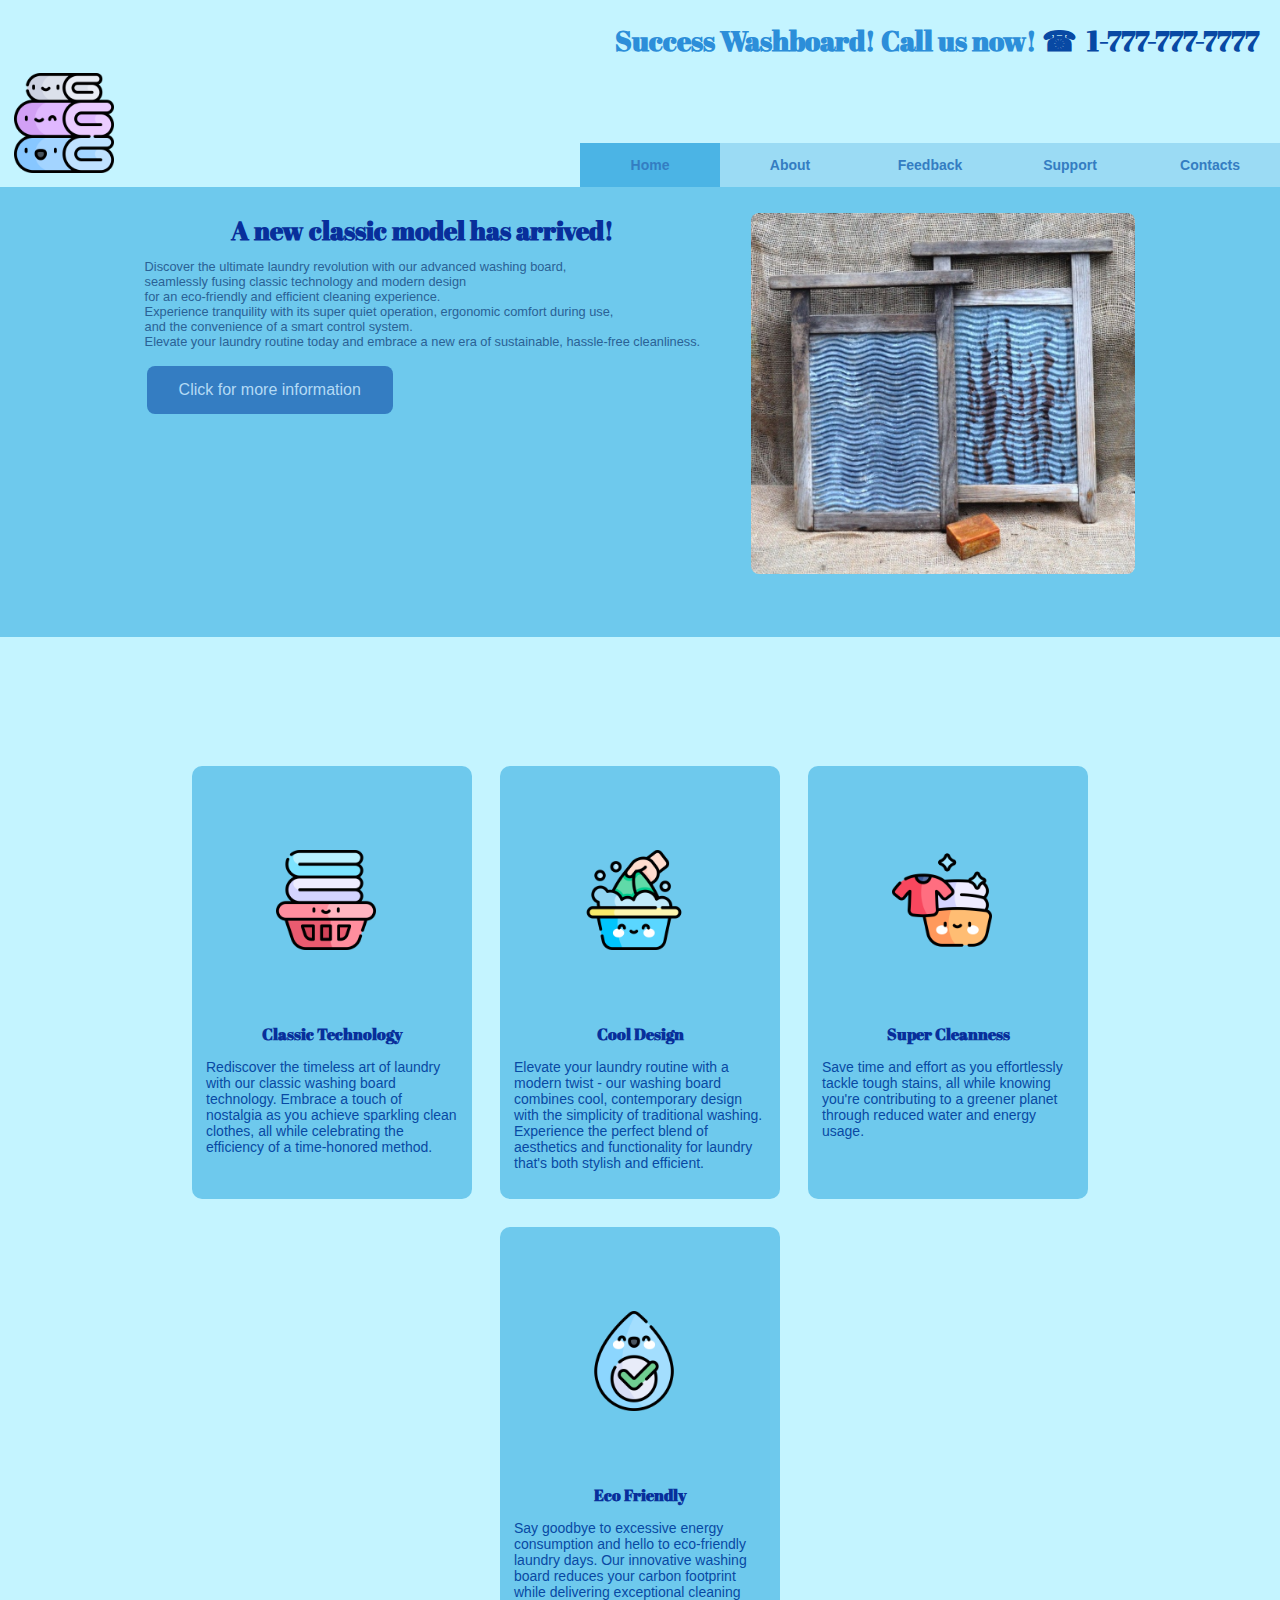
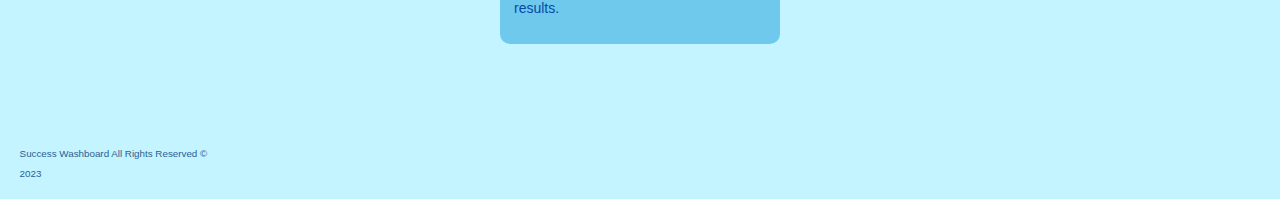
==== index.html @ c874be79 "Initial commit" ====
<!DOCTYPE html>
<html lang="en">

<head>
    <meta charset="UTF-8">
    <title>Success Washboard</title>
    <meta name="description" content="Success Washboard">
    <meta name="author" content="Anna Savitskaya">
    <meta name="viewport" content="width=device-width, initial-scale=1.0">
    <link rel="stylesheet" href="assets/css/style.css">
    <link rel="icon" type="image/x-icon" href="assets/img/favicon.ico">
    <script src="script.js" defer></script>
    <link rel="stylesheet" href="https://fonts.googleapis.com/css?family=Abril%20Fatface">

</head>

<body>
    <header>
        <h1>Success Washboard! Call us now! <a href="tel:1-777-777-7777">1-777-777-7777</a></h1>
    </header>
    <nav id="nav_menu">
        <img src="assets/img/logo.png" alt="Logo" width="100" height="100">
        <ul>
            <li><a href="index.html" class="current">Home</a></li>
            <li><a href="about.html">About</a></li>
            <li><a href="feedback.html">Feedback</a></li>
            <li><a href="support.html">Support</a></li>
            <li><a href="contacts.html">Contacts</a></li>
        </ul>
    </nav>
    <main class="hero">
        <section>
            <h2>A new classic model has arrived!</h2>
            <p>Discover the ultimate laundry revolution with our advanced washing board, <br>
                seamlessly fusing classic technology and modern design <br>
                for an eco-friendly and efficient cleaning experience. <br>
                Experience tranquility with its super quiet operation, ergonomic comfort during use, <br>
                and the convenience of a smart control system. <br>
                Elevate your laundry routine today and embrace a new era of sustainable, hassle-free cleanliness.
            <p><a class="button" href="#features">Click for more information</a></p>
        </section>
        <figure><img src="assets/img/product.jpg" alt="Washboard" width="400">
        </figure>
    </main>

    <div id="features" class="box">
        <div class="item item1">
            <a href="https://en.wikipedia.org/wiki/Antiquity">
                <img class=utility_pic src="assets/img/basket.png" alt="laundry basket" width="100">
                <h3>Classic Technology</h3>
                <p>Rediscover the timeless art of laundry with our classic washing board technology. Embrace a touch
                    of nostalgia as you achieve sparkling clean clothes, all while celebrating the efficiency of a
                    time-honored method.</p>
            </a>
        </div>
        <div class="item item2">
            <a href="https://en.wikipedia.org/wiki/Aesthetics">
                <img class=utility_pic src="assets/img/handwash.png" alt="handwash" width="100">
                <h3>Cool Design</h3>
                <p>Elevate your laundry routine with a modern twist - our washing board combines cool, contemporary
                    design with the simplicity of traditional washing.
                    Experience the perfect blend of aesthetics and functionality for laundry that's both stylish and
                    efficient.</p>
            </a>
        </div>
        <div class="item item3">
            <a href="https://en.wikipedia.org/wiki/Time_management">
                <img class=utility_pic src="assets/img/clothes.png" alt="clothes" width="100">
                <h3>Super Cleanness</h3>
                <p>Save time and effort as you effortlessly tackle tough stains, all while
                    knowing you're contributing to a greener planet through reduced water and energy usage.</p>
            </a>
        </div>
        <div class="item item4">
            <a href="https://en.wikipedia.org/wiki/Ecology">
                <img class=utility_pic src="assets/img/eco.png" alt="clean water drop" width="100">
                <h3>Eco Friendly</h3>
                <p>Say goodbye to excessive energy consumption
                    and hello to eco-friendly laundry days. Our innovative washing
                    board reduces your carbon footprint while delivering exceptional cleaning results.</p>
            </a>
        </div>
    </div>
</body>
<footer>
    <p>Success Washboard All Rights Reserved &copy; </p>
    <p>2023</p>
    <p id="lastVisit"></p>
</footer>

</html>
---- assets/css/style.css ----
* {
    margin: 0;
    padding: 0;
    box-sizing: border-box;
}

header {
    margin: 1.5em;
}

header h1 {
    float: right;
    color: rgb(44, 142, 217);
}

body {
    font-family: Verdana, Arial, Helvetica, sans-serif;
    font-size: 87.5%;
    background-color: rgb(196, 244, 255);
}

main {
    background-color: rgb(110, 201, 237);
    height: 50vh;
    color: rgb(42, 97, 149);
}

section,
figure {
    margin: 2em;
    font-size: 1vmax;
}

footer {
    flex-basis: 100%;
    margin: 2em;
    font-family: 'Quantico', sans-serif;
    font-size: .7em;
    color: rgb(42, 97, 149);
}

.hero {
    display: flex;
    justify-content: center;
}

a {
    color: rgb(52, 125, 194);
}

a:hover {
    color: rgb(80, 182, 255);
}

a[href^="tel:"]:before {
    content: "\260e";
    margin-right: 10px;
}

a {
    color: #0849a4;
    text-decoration: none;
}

.hero .button {
    border: none;
    color: rgb(179, 218, 245);
    background-color: rgb(52, 125, 194);
    padding: 15px 32px;
    text-align: center;
    text-decoration: none;
    display: inline-block;
    font-size: 16px;
    margin: 4px 2px;
    cursor: pointer;
    border-radius: 8px;
}

.button:hover,
.button:focus {
    background-color: rgb(69, 203, 226);
}

figure img {
    width: 30vw;
    max-width: 45vh;
    border-radius: 8px;
}

nav {
    display: flex;
    width: 100%;
    justify-content: space-between;
}

nav>img {
    margin: 1em;
}

#nav_menu ul li {
    float: left;
}

#nav_menu ul li a {
    text-align: center;
    display: block;
    width: 10em;
    padding: 1em 0;
    text-decoration: none;
    background-color: rgb(155, 219, 244);
    color: rgb(52, 125, 194);
    font-weight: bold;
}

#nav_menu ul li a:hover,
#nav_menu ul li a:focus {
    background-color: rgb(96, 219, 244);
}

#nav_menu ul li a.current {
    background-color: rgb(75, 180, 229);
}

#nav_menu ul {
    list-style: none;
    position: relative;
}

.hero h2 {
    font-family: "Abril Fatface", serif;
}

.box {
    padding: 5em;
    margin: 5vh auto 0;
    display: flex;
    flex-flow: row wrap;
    justify-content: center;
}

.customers {
    display: flex;
    flex-flow: row wrap;
    justify-content: center;
}

.customers .item h3 {
    justify-content: center;
}

.item {
    background-color: rgb(110, 201, 237);
    margin: 1em;
    padding: 1em;
    color: rgb(28, 105, 177);
    max-width: 20em;
    border-radius: 10px;
}

.item i {
    margin: 1em 2.5em;
}

.customer_pic {
    border-radius: 64px;
    margin: auto;
    display: block;
}


img~ul {
    align-self: flex-end;

}

.utility_pic {
    margin: 5em;
}

p {
    margin-top: 1em;
    margin-bottom: 1em;
}

h1 {
    color: rgb(52, 125, 194);
    font-family: "Abril Fatface", serif;
}

#features h3 {
    text-align: center;
    font-family: "Abril Fatface", serif;
}

.review_title {
    font-family: "Abril Fatface", serif;
    padding: 1em;
}

.customers img+h3 {
    font-family: "Abril Fatface", serif;
    margin: 1em;
}

h2 {
    font-size: 2vmax;
    color: rgb(8, 47, 155);
    text-align: center;
    font-family: "Abril Fatface", serif;
}

h3 {
    color: rgb(8, 47, 155);
    text-align: center;
}

h4 {
    text-align: center;
}

form div .formButton {
    color: black;
    background-color: rgb(113, 169, 219);
    text-align: center;
    text-decoration: none;
    font-size: 1em;
    cursor: pointer;
    border-radius: 8px;
    padding: 3px;
}

.formButton:hover,
.formButton:focus {
    background-color: rgb(36, 163, 222);
}

#application form {
    width: 90vw;
    justify-content: center;
    display: grid;
    grid-gap: 1em;
    grid-template-rows: auto;
    grid-template-columns: 10em 20em 10em 20em;
}

#application form label,
#application form span {
    justify-self: end;
}

#application h2 {
    font-size: 2em;
    text-align: left;
    margin-left: 15em;
    margin-bottom: 2em;
}

form textarea {
    grid-column-start: 2;
    grid-column-end: 5;
}

.gridFullWidth {
    grid-column-start: 2;
    grid-column-end: 5;
}

.gridWidth {
    grid-column-start: 2;
    grid-column-end: 5;
}

.flexItem {
    padding: 1.5em;
}

iframe {
    margin-top: 2em;
}

.carousel {
    width: 60vw;
    height: 60vh;
    position: relative;
    margin: 4em;
}

.carousel>ul {
    margin: 0;
    padding: 0;
    list-style: none;
}

.slide {
    position: absolute;
    inset: 0;
    opacity: 0;
    transition: 200ms opacity ease-in-out;
    transition-delay: 200ms;
}

.slide>img {
    display: block;
    width: 100%;
    height: 100%;
    object-fit: cover;
    object-position: center;
}

.slide[data-active] {
    opacity: 1;
    z-index: 1;
    transition-delay: 0ms;
}

.carousel-button {
    position: absolute;
    z-index: 2;
    background: none;
    border: none;
    font-size: 4rem;
    top: 50%;
    transform: translateY(-50%);
    color: rgba(106, 222, 251, 0.5);
    cursor: pointer;
    border-radius: .25rem;
    padding: 0 .5rem;
    background-color: rgba(0, 0, 0, .1);
}

.carousel-button:hover,
.carousel-button:focus {
    color: white;
    background-color: rgba(0, 0, 0, .2);
}

.carousel-button:focus {
    outline: 1px solid rgb(0, 0, 0);
}

.carousel-button.prev {
    left: 1rem;
}

.carousel-button.next {
    right: 1rem;
}
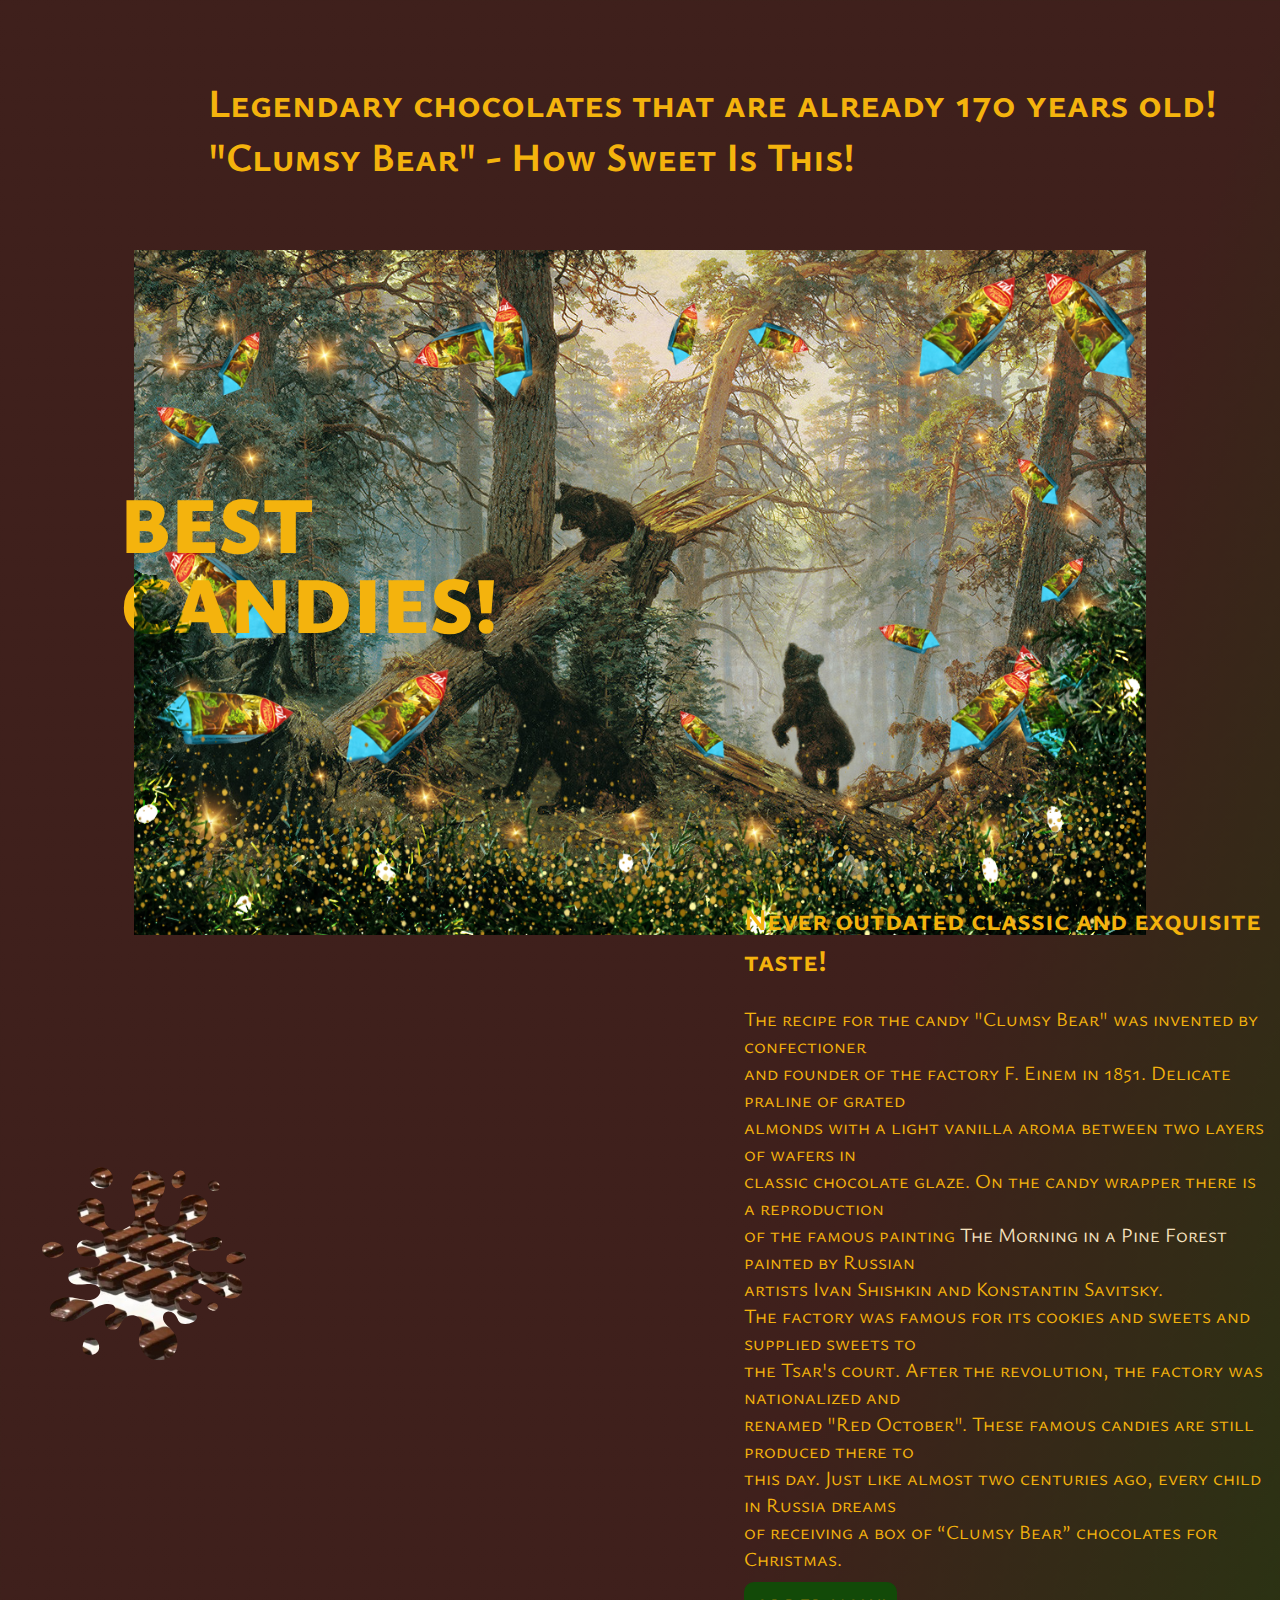
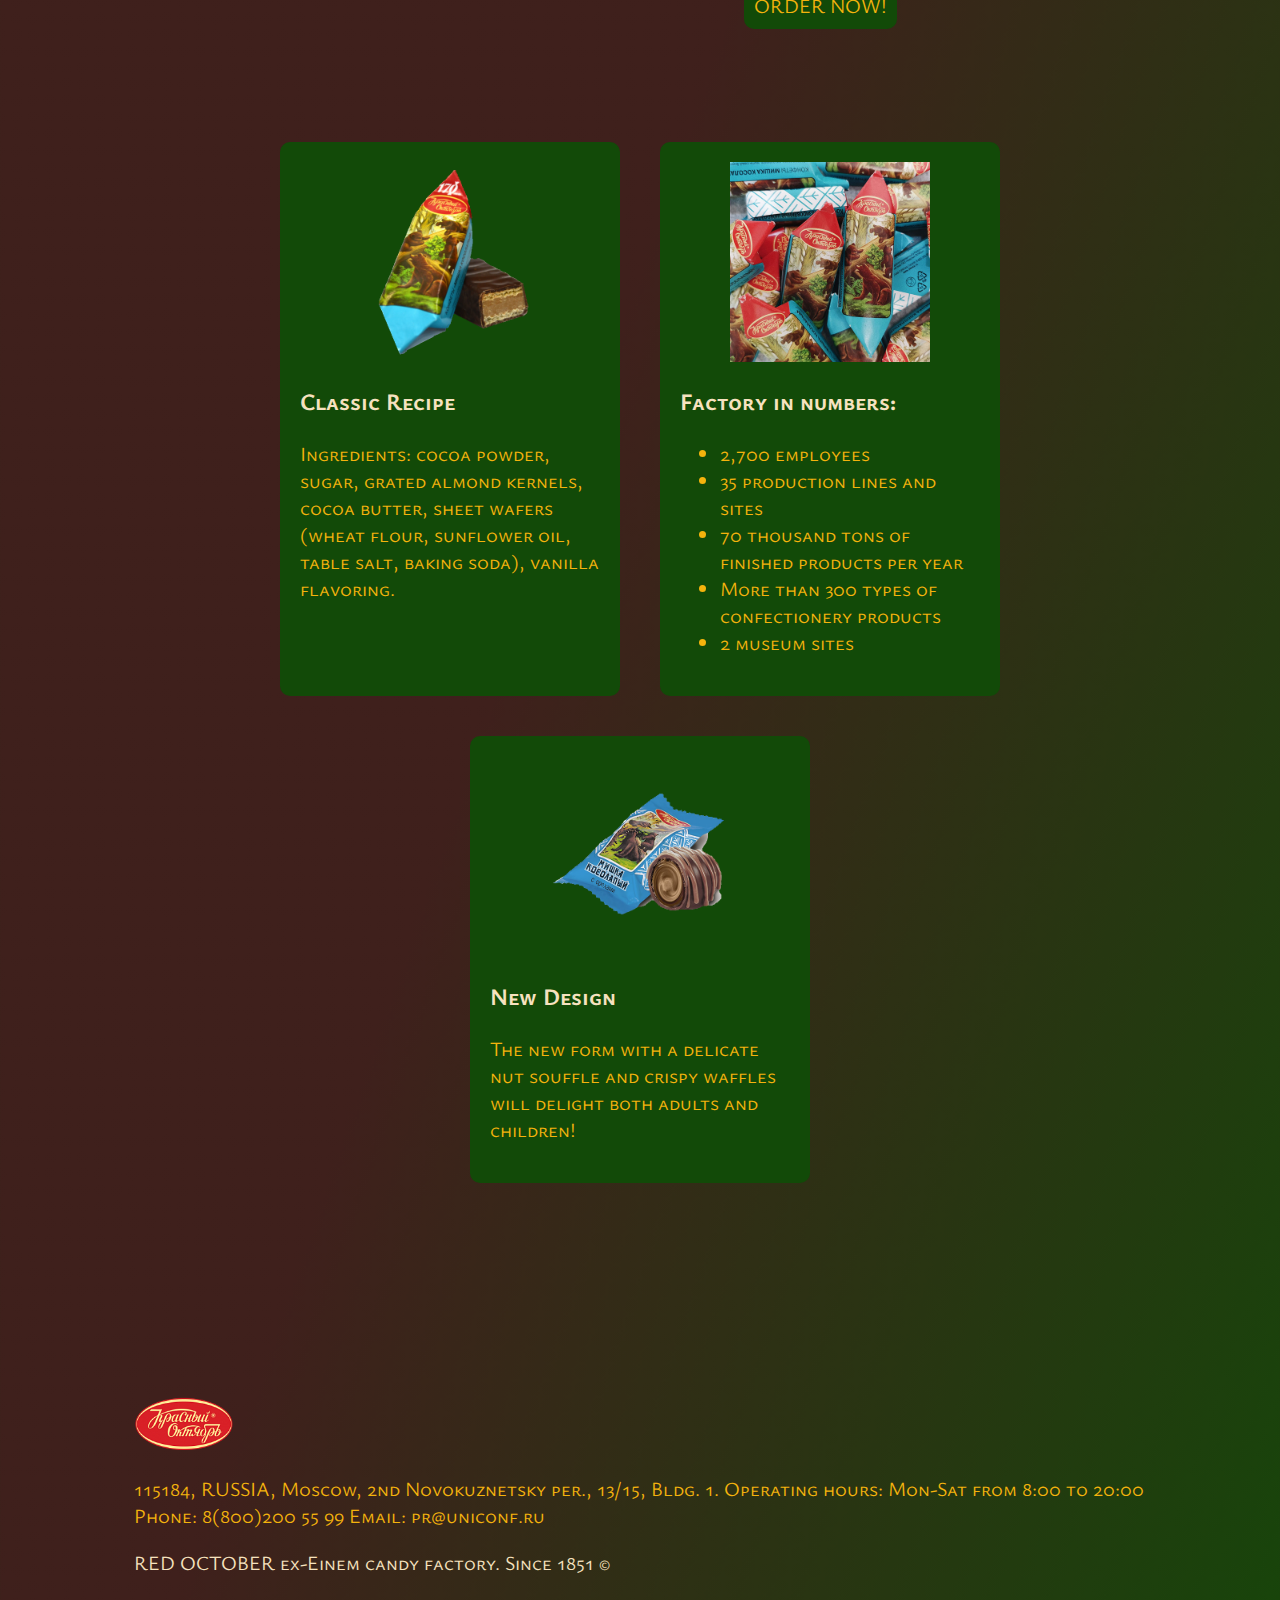
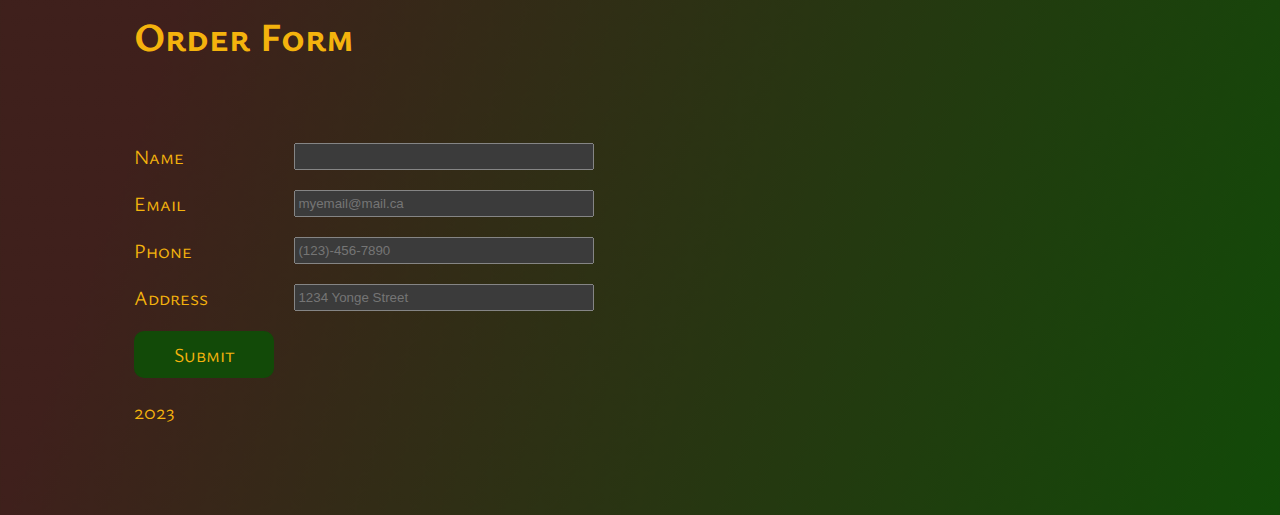
==== commit 214ba48d: "Replace old with new" ====
--- a/index.html
+++ b/index.html
@@ -2,90 +2,133 @@
 <html lang="en">
 
 <head>
-    <meta charset="UTF-8">
-    <title>Success Washboard</title>
-    <meta name="description" content="Success Washboard">
-    <meta name="author" content="Anna Savitskaya">
-    <meta name="viewport" content="width=device-width, initial-scale=1.0">
-    <link rel="stylesheet" href="assets/css/style.css">
-    <link rel="icon" type="image/x-icon" href="assets/img/favicon.ico">
-    <script src="script.js" defer></script>
-    <link rel="stylesheet" href="https://fonts.googleapis.com/css?family=Abril%20Fatface">
-
+  <meta charset="UTF-8">
+  <title>How Sweet Is This!</title>
+  <meta name="description" content="Favoutite candy">
+  <meta name="author" content="Anna Savitskaia">
+  <link rel="icon" type="image/x-icon" href="assets/favicon.ico">
+  <link rel="preconnect" href="https://fonts.googleapis.com">
+  <link rel="preconnect" href="https://fonts.gstatic.com" crossorigin>
+  <link href="https://fonts.googleapis.com/css2?family=Ysabeau+SC:wght@300&display=swap" rel="stylesheet">
+  <link href="style.css" rel="stylesheet">
+  <!-- Parallax code and SVG mask made according to Kevin Powell's instructions https://www.kevinpowell.co/-->
 </head>
 
 <body>
-    <header>
-        <h1>Success Washboard! Call us now! <a href="tel:1-777-777-7777">1-777-777-7777</a></h1>
-    </header>
-    <nav id="nav_menu">
-        <img src="assets/img/logo.png" alt="Logo" width="100" height="100">
-        <ul>
-            <li><a href="index.html" class="current">Home</a></li>
-            <li><a href="about.html">About</a></li>
-            <li><a href="feedback.html">Feedback</a></li>
-            <li><a href="support.html">Support</a></li>
-            <li><a href="contacts.html">Contacts</a></li>
-        </ul>
-    </nav>
-    <main class="hero">
-        <section>
-            <h2>A new classic model has arrived!</h2>
-            <p>Discover the ultimate laundry revolution with our advanced washing board, <br>
-                seamlessly fusing classic technology and modern design <br>
-                for an eco-friendly and efficient cleaning experience. <br>
-                Experience tranquility with its super quiet operation, ergonomic comfort during use, <br>
-                and the convenience of a smart control system. <br>
-                Elevate your laundry routine today and embrace a new era of sustainable, hassle-free cleanliness.
-            <p><a class="button" href="#features">Click for more information</a></p>
-        </section>
-        <figure><img src="assets/img/product.jpg" alt="Washboard" width="400">
-        </figure>
-    </main>
+  <header class="primary-header">
+    <h1>Legendary chocolates that are already 170 years old!<br>
+      "Clumsy Bear" - How Sweet Is This!</h1>
+  </header>
+  <div class="parallax">
+    <div class="wrapper">
+      <div class="primary-header__inner">
+      </div>
+    </div>
+    <div class="hero">
+      <div class="wrapper">
+        <h1 class="hero__title">Best candies!</h1>
+      </div>
+    </div>
+    <img class="parallax__background" src="assets/background.jpg" alt="Paint The Morning in a Pine Fores, four bears">
+    <img class="parallax__sparkle" src="assets/sparkle.webp" alt="sparkle stars">
+    <img class="parallax__foreground-back" src="assets/foreground-back.webp" alt="pine tree branches">
+    <img class="parallax__foreground-front" src="assets/foreground-front.webp" alt="sparkles">
+    <img class="parallax__baby_bear" src="assets/baby_bear.webp" alt="baby bear">
+    <img class="parallax__mommy_bear" src="assets/mommy_bear.webp" alt="mommy bear">
+    <img class="parallax__candy" src="assets/candy.webp" alt="candy">
+  </div>
 
-    <div id="features" class="box">
-        <div class="item item1">
-            <a href="https://en.wikipedia.org/wiki/Antiquity">
-                <img class=utility_pic src="assets/img/basket.png" alt="laundry basket" width="100">
-                <h3>Classic Technology</h3>
-                <p>Rediscover the timeless art of laundry with our classic washing board technology. Embrace a touch
-                    of nostalgia as you achieve sparkling clean clothes, all while celebrating the efficiency of a
-                    time-honored method.</p>
-            </a>
-        </div>
-        <div class="item item2">
-            <a href="https://en.wikipedia.org/wiki/Aesthetics">
-                <img class=utility_pic src="assets/img/handwash.png" alt="handwash" width="100">
-                <h3>Cool Design</h3>
-                <p>Elevate your laundry routine with a modern twist - our washing board combines cool, contemporary
-                    design with the simplicity of traditional washing.
-                    Experience the perfect blend of aesthetics and functionality for laundry that's both stylish and
-                    efficient.</p>
-            </a>
-        </div>
-        <div class="item item3">
-            <a href="https://en.wikipedia.org/wiki/Time_management">
-                <img class=utility_pic src="assets/img/clothes.png" alt="clothes" width="100">
-                <h3>Super Cleanness</h3>
-                <p>Save time and effort as you effortlessly tackle tough stains, all while
-                    knowing you're contributing to a greener planet through reduced water and energy usage.</p>
-            </a>
-        </div>
-        <div class="item item4">
-            <a href="https://en.wikipedia.org/wiki/Ecology">
-                <img class=utility_pic src="assets/img/eco.png" alt="clean water drop" width="100">
-                <h3>Eco Friendly</h3>
-                <p>Say goodbye to excessive energy consumption
-                    and hello to eco-friendly laundry days. Our innovative washing
-                    board reduces your carbon footprint while delivering exceptional cleaning results.</p>
-            </a>
-        </div>
+  <main class="main-content">
+    <figure class="factory">
+      <img class="factory-image" src="assets/factory.png" alt="candy factory" width="500">
+    </figure>
+    <section class="about">
+      <h2>Never outdated classic and exquisite taste!</h2>
+      <p>The recipe for the candy "Clumsy Bear" was invented by confectioner<br>
+        and founder of the factory F. Einem in 1851. Delicate praline of grated<br>
+        almonds with a light vanilla aroma between two layers of wafers in<br>
+        classic chocolate glaze. On the candy wrapper there is a reproduction<br>
+        of the famous painting <a href="https://en.wikipedia.org/wiki/Morning_in_a_Pine_Forest">
+          The Morning in a Pine Forest</a> painted by Russian<br>
+        artists Ivan Shishkin and Konstantin Savitsky.<br>
+        The factory was famous for its cookies and sweets and supplied sweets to<br>
+        the Tsar's court. After the revolution, the factory was nationalized and<br>
+        renamed "Red October". These famous candies are still produced there to<br>
+        this day. Just like almost two centuries ago, every child in Russia dreams<br>
+        of receiving a box of “Clumsy Bear” chocolates for Christmas.<br>
+      <p><a class="button" href="#order">Order now!</a></p>
+    </section>
+  </main>
+  <div class="box">
+    <div class="item item1">
+      <a href="https://www.uniconf.ru/products/mishka-konf-ko">
+        <img class=utility_pic src="assets/candy.png" alt="chocolate candy" width="200">
+        <h3>Classic Recipe</h3>
+      </a>
+      <p>Ingredients: cocoa powder, sugar, grated almond kernels, cocoa butter, sheet wafers
+        (wheat flour, sunflower oil, table salt, baking soda), vanilla flavoring.</p>
+
     </div>
+    <div class="item item2">
+      <a href="https://www.uniconf.ru/assortment/catalog/moskovskie-konditerskie-fabriki">
+        <img class=utility_pic src="assets/heap.jpg" alt="heap of candies" width="200">
+        <h3>Factory in numbers:</h3>
+      </a>
+      <ul>
+        <li>2,700 employees</li>
+        <li>35 production lines and sites</li>
+        <li>70 thousand tons of finished products per year</li>
+        <li>More than 300 types of confectionery products</li>
+        <li>2 museum sites</li>
+      </ul>
+    </div>
+    <div class="item item3">
+      <a href="https://www.uniconf.ru/factories/krasny-octyabr">
+        <img class=utility_pic src="assets/candy1.png" alt="chocolate candy" width="200">
+        <h3>New Design</h3>
+      </a>
+      <p>The new form with a delicate nut souffle and crispy waffles will delight both adults and children!</p>
+
+    </div>
+  </div>
+
+  <footer class="flexItem">
+    <p><img src="assets/red_october.png" alt="Red October logo" width="100"></p>
+    <p>115184, RUSSIA, Moscow,
+      2nd Novokuznetsky per., 13/15, Bldg. 1.
+      Operating hours: Mon-Sat from 8:00 to 20:00
+      Phone: 8(800)200 55 99
+      Email: pr@uniconf.ru</p>
+    <p><a href="https://en.wikipedia.org/wiki/Krasny_Oktyabr_(confectionery_brand)">RED OCTOBER ex-Einem candy factory.
+        Since 1851 &copy;</a></p>
+
+
+    <div id="order">
+      <h2>Order Form</h2>
+      <form name="upload_form" action="#" method="post" enctype="multipart/form-data">
+        <!--Name Input -->
+        <label for="name">Name </label>
+        <input type="text" id="name" name="name" required>
+
+        <!-- Email Input -->
+        <label for="email">Email </label>
+        <input type="email" id="email" name="email" placeholder="myemail@mail.ca" required>
+
+        <!--  Phone Input -->
+        <label for="phone">Phone </label>
+        <input type="tel" id="phone" name="phone" placeholder="(123)-456-7890"
+          pattern="[(][0-9]{3}[)] [0-9]{3}-[0-9]{4}" required>
+
+        <!--  Address Input -->
+        <label for="adr">Address </label>
+        <input type="text" id="adr" name="address" placeholder="1234 Yonge Street" required>
+
+        <!--  Submit button -->
+        <input class="formButton" type="submit" value="Submit">
+      </form>
+    </div>
+    <p>2023</p>
+  </footer>
 </body>
-<footer>
-    <p>Success Washboard All Rights Reserved &copy; </p>
-    <p>2023</p>
-    <p id="lastVisit"></p>
-</footer>
 
 </html>--- a/style.css
+++ b/style.css
@@ -0,0 +1,273 @@
+.parallax {
+  /* overflow: hidden; */
+  position: relative;
+  z-index: 0;
+  min-height: 70vh;
+  display: grid;
+  grid-template-areas: "stack";
+}
+
+/* parallax animation*/
+.parallax > * {
+  grid-area: stack;
+  animation: parallax linear;
+  /* Validator catch here the Parse Error, but without this finktion parallax doesn't work*/
+  animation-timeline: scroll();
+}
+
+.parallax > img {
+  width: 100%;
+}
+
+
+/*block movement speed when scrolling*/
+.primary-header,
+.hero {
+  --parallax-speed: 10;
+  z-index: 10;
+}
+
+/* negative speed is used to direct upward movement when scrolling*/
+.parallax__background {
+  --parallax-speed: -10;
+
+  z-index: 1;
+  min-height: 80%;
+  object-fit: cover;
+  width: 85%;
+  margin: auto;
+}
+
+.parallax__sparkle {
+  --parallax-speed: -20;
+  z-index: 2;
+  width: 85%;
+  margin: auto;
+}
+
+/* different speed values are needed to create depth when distant objects move slower than those in front*/
+.parallax__mommy_bear {
+  --parallax-speed: 25;
+  z-index: 4;
+  width: 85%;
+  margin: auto;
+}
+
+.parallax__baby_bear {
+  --parallax-speed: 10;
+  z-index: 5;
+  width: 85%;
+  margin: auto;
+}
+
+.parallax__candy {
+  --parallax-speed: 30;
+  z-index: 3;
+  width: 85%;
+  margin: auto;
+}
+
+.parallax__foreground-front,
+.parallax__foreground-back {
+  z-index: 999;
+  align-self: end;
+  width: 85%;
+  margin: auto;
+}
+
+.parallax__foreground-back {
+  transform: scaleY(1.2);
+  transform-origin: bottom;
+  mix-blend-mode: hard-light;
+  width: 85%;
+  margin: auto;
+}
+
+.main-content {
+  position: relative;
+  /* z-index: 1; */
+  padding-block: 6rem;
+}
+
+@keyframes parallax {
+  to {
+    transform:
+      translateY(calc(var(--parallax-speed) * 15px));
+  }
+}
+
+/* general styling */
+
+html {
+  color-scheme: dark;
+  /*background-color: #3f201cfe;*/
+  background-image: linear-gradient(to bottom right, #3f201cfe,  #3f201cfe,  rgb(18, 74, 8));
+}
+
+h1 {
+  color: #f4b30d;
+}
+
+body {
+  font-family: 'Ysabeau SC', sans-serif;
+  font-size: 1.25rem;
+  min-height: 200vh;
+}
+
+img {
+  display: block;
+  align-self: center;
+  max-width: 80%;
+}
+
+.wrapper {
+  width: min(65rem, 100% - 4rem);
+  margin-inline: auto;
+}
+
+main {
+  height: 50vh;
+  color: #f4b30d;
+}
+
+footer {
+  flex-basis: 100%;
+  margin: 2em auto;
+  font-family: 'Ysabeau SC', sans-serif;
+  font-size: 1em;
+  color: #f4b30d;
+  width: 80%;
+}
+
+/*using svg to create an interesting shaped mask on an image*/
+.factory-image{
+  -webkit-mask-image: url("blot.svg");
+  -webkit-mask-size: contain;
+  -webkit-mask-repeat: no-repeat;
+  -webkit-mask-position: bottom;
+  width: 100%;
+}
+
+.factory{
+  max-width: 100%;
+  margin: 0;
+}
+
+.button {
+  font: inherit;
+  text-transform: uppercase;
+  color: #f4b30d;
+  background: rgb(18, 74, 8);
+  padding: 0.5em;
+  border-radius: 0.5em;
+}
+
+
+.primary-header {
+  padding: 2em;
+  margin-left: 8em;
+}
+
+.primary-header__inner {
+  display: flex;
+  justify-content: center;
+}
+
+.hero {
+  margin-block-start: max(20vh, 8rem);
+  justify-content: center;
+}
+
+.hero__title {
+  font-size: 5rem;
+  max-width: 10ch;
+  line-height: 1;
+  font-weight: 900;
+  text-transform: uppercase;
+  position: relative;
+}
+
+.button:hover,
+.button:focus {
+  background-color: rgb(18, 74, 8);
+}
+
+
+.box {
+  padding: 5em;
+  margin: 5vh auto 0;
+  display: flex;
+  flex-flow: row wrap;
+  justify-content: center;
+}
+
+.item {
+  background-color: rgb(18, 74, 8);
+  margin: 1em;
+  padding: 1em;
+  color: #f4b30d;
+  max-width: 15em;
+  border-radius: 0.5em;
+}
+
+
+.utility_pic {
+  margin-left: 2.5em;
+}
+
+p {
+  margin-top: 1em;
+  margin-bottom: 1em;
+}
+
+
+.formButton {
+  background: rgb(18, 74, 8);
+  color: #f4b30d;
+  font: inherit;
+  cursor: pointer;
+  border-radius: 0.5em;
+  padding: 0.5em;
+  border-style: none;
+}
+
+a:hover {
+  color: rgb(22, 217, 93);
+}
+
+a {
+  color: #f6e2bf;
+  text-decoration: none;
+}
+
+.main-content {
+  display: flex;
+  align-items: center;
+  justify-content: center;
+}
+
+.factory {
+  float: left;
+}
+
+.about {
+  float: left;
+}
+
+#order form {
+  width: 90vw;
+  justify-content: left;
+  display: grid;
+  grid-gap: 1em;
+  grid-template-rows: auto;
+  grid-template-columns: 7em 15em;
+}
+
+#order h2 {
+  font-size: 2em;
+  margin-bottom: 2em;
+}
+
+.flexItem {
+  padding: 1.5em;
+}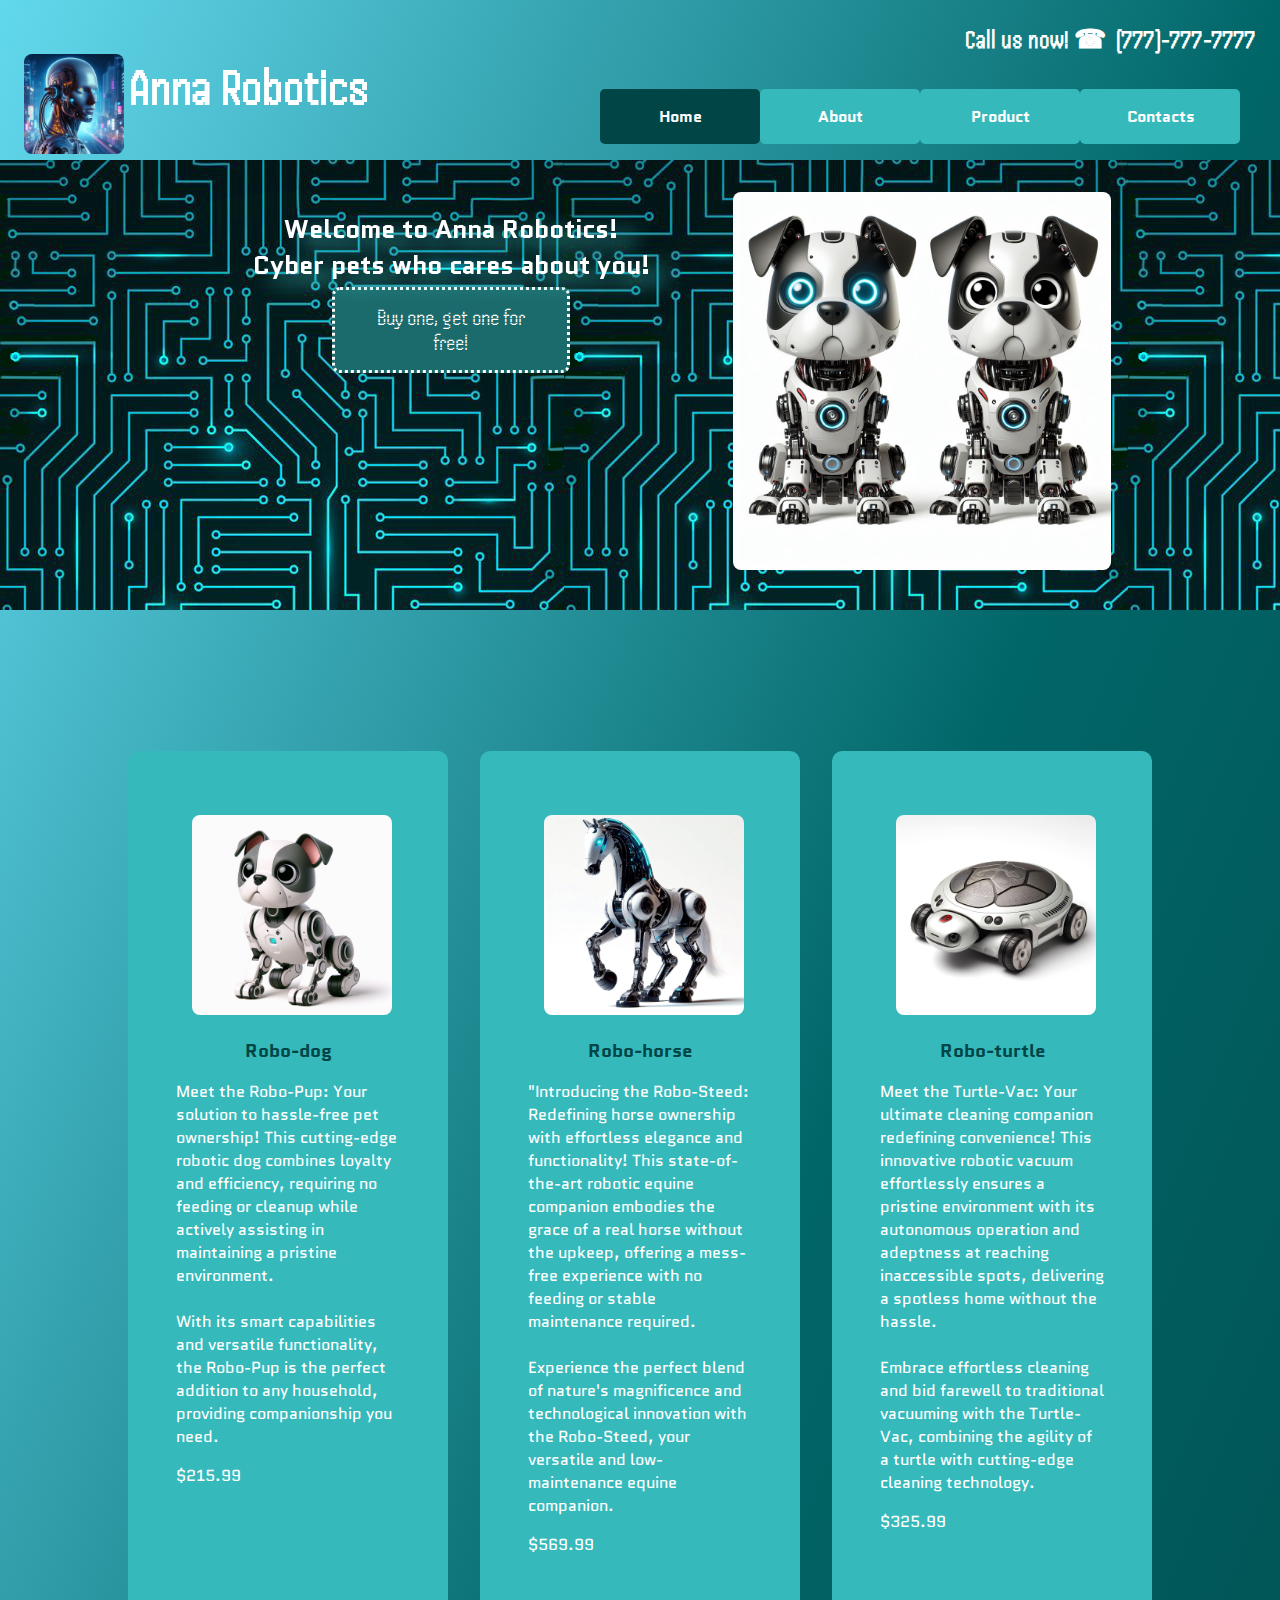
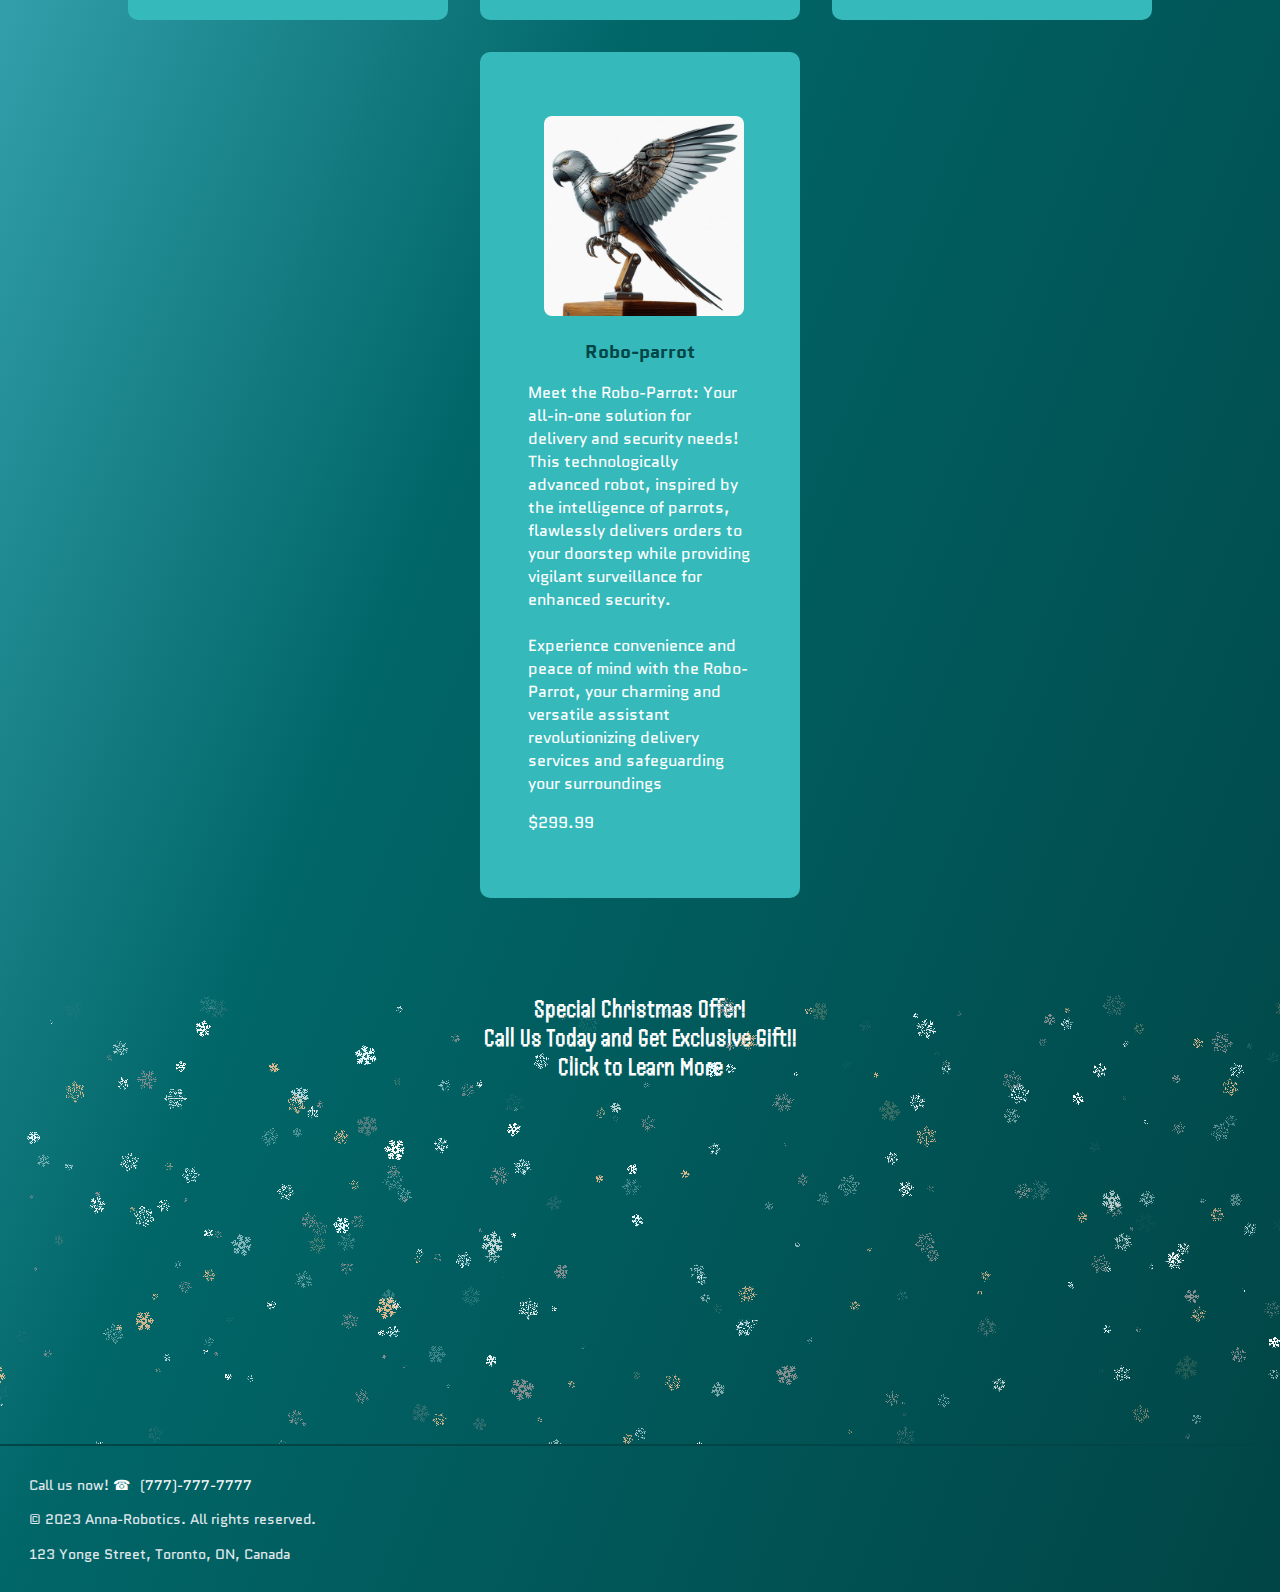
==== commit 56bc2287: "Replacing assets with new project" ====
--- a/index.html
+++ b/index.html
@@ -2,133 +2,131 @@
 <html lang="en">
 
 <head>
-  <meta charset="UTF-8">
-  <title>How Sweet Is This!</title>
-  <meta name="description" content="Favoutite candy">
-  <meta name="author" content="Anna Savitskaia">
-  <link rel="icon" type="image/x-icon" href="assets/favicon.ico">
-  <link rel="preconnect" href="https://fonts.googleapis.com">
-  <link rel="preconnect" href="https://fonts.gstatic.com" crossorigin>
-  <link href="https://fonts.googleapis.com/css2?family=Ysabeau+SC:wght@300&display=swap" rel="stylesheet">
-  <link href="style.css" rel="stylesheet">
-  <!-- Parallax code and SVG mask made according to Kevin Powell's instructions https://www.kevinpowell.co/-->
+    <meta charset="utf-8">
+    <title>Anna Robotics</title>
+    <meta name="author" content="Anna Savitskaia">
+    <meta name="description" content="Anna Robotics">
+    <link rel="shortcut icon" href="img/favicon.ico" type="image/x-icon">
+    <link rel="stylesheet" href="styles.css">
+    <link rel="preconnect" href="https://fonts.googleapis.com">
+    <link rel="preconnect" href="https://fonts.gstatic.com" crossorigin>
+    <link href="https://fonts.googleapis.com/css2?family=Quantico&display=swap" rel="stylesheet">
+    <link rel="preconnect" href="https://fonts.googleapis.com">
+    <link rel="preconnect" href="https://fonts.gstatic.com" crossorigin>
+    <link href="https://fonts.googleapis.com/css2?family=Handjet:wght@300&display=swap" rel="stylesheet">
+    <!-- All images created by DALL-E 3 -->
+    <script src="script.js"></script>
+    <!--author of snowflakes library: simeydotme (simey.me@gmail.com), license: MPL-2.0-->
+    <script src="sparticles.js"></script>
 </head>
 
 <body>
-  <header class="primary-header">
-    <h1>Legendary chocolates that are already 170 years old!<br>
-      "Clumsy Bear" - How Sweet Is This!</h1>
-  </header>
-  <div class="parallax">
-    <div class="wrapper">
-      <div class="primary-header__inner">
-      </div>
+    <header>
+        <h1>Call us now! <a href="tel:(777)-777-7777">(777)-777-7777</a></h1>
+
+        <nav id="nav_menu">
+            <div class="logo"><img src="img/logo.jpg" alt="Logo" width="100" height="100">
+                <h1>Anna Robotics</h1>
+            </div>
+            <!-- Navigation links -->
+            <ul>
+                <li><a href="index.html" class="current">Home</a></li>
+                <li><a href="about.html">About</a></li>
+                <li><a href="product.html">Product</a></li>
+                <li><a href="contacts.html">Contacts</a></li>
+            </ul>
+        </nav>
+    </header>
+    <!-- Main content section -->
+    <main class="hero">
+        <section>
+            <h2>Welcome to Anna Robotics!</h2>
+            <h2>Cyber pets who cares about you!</h2>
+            <!-- Call-to-action button -->
+            <a class="button" href="#features">Buy one, get one for free!</a>
+        </section>
+        <div class="container">
+            <figure>
+                <img src="img/promo.jpg" alt="Robo_dog" width="400">
+            </figure>
+            <div class="overlay offer">Limited time offer!</div>
+        </div>
+    </main>
+    <div id="features" class="box">
+        <!-- Product description -->
+        <div class="item item1">
+            <a href="product.html#Robo_dog">
+                <img class=utility_pic src="img/dog.jpg" alt="Robo-dog" width="200">
+                <h3>Robo-dog</h3>
+
+                <p>Meet the Robo-Pup: Your solution to hassle-free pet ownership!
+                    This cutting-edge robotic dog combines loyalty and efficiency,
+                    requiring no feeding or cleanup while actively assisting in
+                    maintaining a pristine environment.<br><br>
+                    With its smart capabilities and versatile functionality,
+                    the Robo-Pup is the perfect addition
+                    to any household, providing companionship you need.</p>
+                <p>$215.99</p>
+            </a>
+        </div>
+        <div class="item item2">
+            <a href="product.html#Robo_horse">
+                <img class=utility_pic src="img/horse.jpg" alt="Robo-horse" width="200">
+                <h3>Robo-horse</h3>
+
+                <p>"Introducing the Robo-Steed: Redefining horse ownership with effortless
+                    elegance and functionality! This state-of-the-art robotic equine companion
+                    embodies the grace of a real horse without the upkeep, offering a mess-free
+                    experience with no feeding or stable maintenance required.<br><br>
+                    Experience the perfect blend of nature's magnificence and technological innovation
+                    with the Robo-Steed, your versatile and low-maintenance equine companion.</p>
+                <p>$569.99</p>
+            </a>
+        </div>
+        <div class="item item3">
+            <a href="product.html#Robo_turtle">
+                <img class=utility_pic src="img/turtle.jpg" alt="Robo-turtle" width="200">
+                <h3>Robo-turtle</h3>
+
+                <p>Meet the Turtle-Vac: Your ultimate cleaning companion redefining convenience!
+                    This innovative robotic vacuum effortlessly ensures a pristine environment
+                    with its autonomous operation and adeptness at reaching inaccessible spots,
+                    delivering a spotless home without the hassle. <br><br>
+                    Embrace effortless cleaning and bid farewell to traditional vacuuming with
+                    the Turtle-Vac, combining the agility of a turtle with cutting-edge cleaning technology.</p>
+                <p>$325.99</p>
+            </a>
+        </div>
+        <div class="item item4">
+            <a href="product.html#Robo_parrot">
+                <img class=utility_pic src="img/parrot.jpg" alt="Robo-parrot" width="200">
+                <h3>Robo-parrot</h3>
+
+                <p>Meet the Robo-Parrot: Your all-in-one solution for delivery and security needs!
+                    This technologically advanced robot, inspired by the intelligence of parrots,
+                    flawlessly delivers orders to your doorstep while providing vigilant surveillance
+                    for enhanced security.<br><br>
+                    Experience convenience and peace of mind with the Robo-Parrot, your charming and
+                    versatile assistant revolutionizing delivery services and safeguarding your surroundings</p>
+                <p>$299.99</p>
+            </a>
+        </div>
     </div>
-    <div class="hero">
-      <div class="wrapper">
-        <h1 class="hero__title">Best candies!</h1>
-      </div>
-    </div>
-    <img class="parallax__background" src="assets/background.jpg" alt="Paint The Morning in a Pine Fores, four bears">
-    <img class="parallax__sparkle" src="assets/sparkle.webp" alt="sparkle stars">
-    <img class="parallax__foreground-back" src="assets/foreground-back.webp" alt="pine tree branches">
-    <img class="parallax__foreground-front" src="assets/foreground-front.webp" alt="sparkles">
-    <img class="parallax__baby_bear" src="assets/baby_bear.webp" alt="baby bear">
-    <img class="parallax__mommy_bear" src="assets/mommy_bear.webp" alt="mommy bear">
-    <img class="parallax__candy" src="assets/candy.webp" alt="candy">
-  </div>
-
-  <main class="main-content">
-    <figure class="factory">
-      <img class="factory-image" src="assets/factory.png" alt="candy factory" width="500">
-    </figure>
-    <section class="about">
-      <h2>Never outdated classic and exquisite taste!</h2>
-      <p>The recipe for the candy "Clumsy Bear" was invented by confectioner<br>
-        and founder of the factory F. Einem in 1851. Delicate praline of grated<br>
-        almonds with a light vanilla aroma between two layers of wafers in<br>
-        classic chocolate glaze. On the candy wrapper there is a reproduction<br>
-        of the famous painting <a href="https://en.wikipedia.org/wiki/Morning_in_a_Pine_Forest">
-          The Morning in a Pine Forest</a> painted by Russian<br>
-        artists Ivan Shishkin and Konstantin Savitsky.<br>
-        The factory was famous for its cookies and sweets and supplied sweets to<br>
-        the Tsar's court. After the revolution, the factory was nationalized and<br>
-        renamed "Red October". These famous candies are still produced there to<br>
-        this day. Just like almost two centuries ago, every child in Russia dreams<br>
-        of receiving a box of “Clumsy Bear” chocolates for Christmas.<br>
-      <p><a class="button" href="#order">Order now!</a></p>
-    </section>
-  </main>
-  <div class="box">
-    <div class="item item1">
-      <a href="https://www.uniconf.ru/products/mishka-konf-ko">
-        <img class=utility_pic src="assets/candy.png" alt="chocolate candy" width="200">
-        <h3>Classic Recipe</h3>
-      </a>
-      <p>Ingredients: cocoa powder, sugar, grated almond kernels, cocoa butter, sheet wafers
-        (wheat flour, sunflower oil, table salt, baking soda), vanilla flavoring.</p>
-
-    </div>
-    <div class="item item2">
-      <a href="https://www.uniconf.ru/assortment/catalog/moskovskie-konditerskie-fabriki">
-        <img class=utility_pic src="assets/heap.jpg" alt="heap of candies" width="200">
-        <h3>Factory in numbers:</h3>
-      </a>
-      <ul>
-        <li>2,700 employees</li>
-        <li>35 production lines and sites</li>
-        <li>70 thousand tons of finished products per year</li>
-        <li>More than 300 types of confectionery products</li>
-        <li>2 museum sites</li>
-      </ul>
-    </div>
-    <div class="item item3">
-      <a href="https://www.uniconf.ru/factories/krasny-octyabr">
-        <img class=utility_pic src="assets/candy1.png" alt="chocolate candy" width="200">
-        <h3>New Design</h3>
-      </a>
-      <p>The new form with a delicate nut souffle and crispy waffles will delight both adults and children!</p>
-
-    </div>
-  </div>
-
-  <footer class="flexItem">
-    <p><img src="assets/red_october.png" alt="Red October logo" width="100"></p>
-    <p>115184, RUSSIA, Moscow,
-      2nd Novokuznetsky per., 13/15, Bldg. 1.
-      Operating hours: Mon-Sat from 8:00 to 20:00
-      Phone: 8(800)200 55 99
-      Email: pr@uniconf.ru</p>
-    <p><a href="https://en.wikipedia.org/wiki/Krasny_Oktyabr_(confectionery_brand)">RED OCTOBER ex-Einem candy factory.
-        Since 1851 &copy;</a></p>
-
-
-    <div id="order">
-      <h2>Order Form</h2>
-      <form name="upload_form" action="#" method="post" enctype="multipart/form-data">
-        <!--Name Input -->
-        <label for="name">Name </label>
-        <input type="text" id="name" name="name" required>
-
-        <!-- Email Input -->
-        <label for="email">Email </label>
-        <input type="email" id="email" name="email" placeholder="myemail@mail.ca" required>
-
-        <!--  Phone Input -->
-        <label for="phone">Phone </label>
-        <input type="tel" id="phone" name="phone" placeholder="(123)-456-7890"
-          pattern="[(][0-9]{3}[)] [0-9]{3}-[0-9]{4}" required>
-
-        <!--  Address Input -->
-        <label for="adr">Address </label>
-        <input type="text" id="adr" name="address" placeholder="1234 Yonge Street" required>
-
-        <!--  Submit button -->
-        <input class="formButton" type="submit" value="Submit">
-      </form>
-    </div>
-    <p>2023</p>
-  </footer>
+    <a href="about.html">
+        <div class="falling">
+            <!-- Special Christmas offer information -->
+            <h1>Special Christmas Offer!</h1>
+            <h1>Call Us Today and Get Exclusive Gift!!</h1>
+            <h1>Click to Learn More</h1>
+        </div>
+    </a>
+    <hr>
+    <!-- Contact information and copyright -->
+    <footer>
+        <p>Call us now! <a href="tel:(777)-777-7777">(777)-777-7777</a></p>
+        <p>© 2023 Anna-Robotics. All rights reserved.</p>
+        <p>123 Yonge Street, Toronto, ON, Canada</p>
+    </footer>
 </body>
 
 </html>--- a/styles.css
+++ b/styles.css
@@ -0,0 +1,587 @@
+/* Global reset for all elements */
+* {
+    margin: 0;
+    padding: 0;
+    box-sizing: border-box;
+}
+
+/* Styling for header section */
+header {
+    margin: 1.5em 1.5em 0em 1.5em;
+}
+
+/* Styling for logo image */
+.logo >img {
+    border-radius: 8px;
+}
+
+header h1 {
+    float: right;
+    color: white;
+}
+
+/* Styling for all h1 elements */
+h1 {
+    top: 0;
+    font-size: 2vmax;
+    font-family: 'Handjet', sans-serif;
+    color: white;
+}
+
+.logo >h1 {
+    font-size: 4vmax;
+    margin: 0.1em;
+}
+
+h2 {
+    top: 0;
+    font-size: 2vmax;
+    font-family: 'Quantico', sans-serif;
+    color: white;
+    text-align: center;
+    filter: drop-shadow(18px 9px 10px #35b9bb);
+}
+
+#features h3 {
+    text-align: center;
+    font-family: 'Quantico', sans-serif;
+}
+
+h3 {
+    color: #014546;
+    text-align: center;
+}
+
+h3:hover {
+    color: white;
+}
+
+/* Styling for paragraphs */
+p {
+    font-family: 'Quantico', sans-serif;
+    margin-top: 1em;
+    margin-bottom: 1em;
+}
+
+/* Styling for the entire body */
+body {
+    background-image: linear-gradient(to bottom right, #62d8edfe, #016668, #014546);
+    font-family: 'Quantico', sans-serif;
+}
+
+/* Styling for main content section */
+main {
+    height: 50vh;
+}
+
+
+figure {
+    margin: 2em;
+}
+
+section {
+    margin: 2em;
+    font-size: 1vmax;
+    padding: 2em;
+}
+
+/* Styling for footer section */
+footer {
+    flex-basis: 100%;
+    margin: 2em;
+    font-family: 'Quantico', sans-serif;
+    font-size: .9em;
+    color: rgb(227, 233, 238);
+}
+
+.hero {
+    display: flex;
+    justify-content: center;
+    background: url(img/circuit.jpg) left top repeat;
+}
+
+/* Hover effect for anchor tags */
+a:hover {
+    color: #014546;
+}
+
+a[href^="tel:"]:before{
+    content: "\260e";
+    margin-right: 10px;
+}
+
+a {
+    color: white;
+    text-decoration: none;
+}
+
+/* Styles for buttons */
+.button {
+    border: white;
+    border-style: dotted;
+    color: white;
+    background-color: #1c6b6c;
+    padding: 15px 32px;
+    text-align: center;
+    text-decoration: none;
+    display: inline-block;
+    font-size: 1.8em;
+    margin: 4px 2px;
+    cursor: pointer;
+    border-radius: 8px;
+    font-family: 'Handjet', sans-serif;
+    width: 60%;
+    margin-left: 20%;
+}
+
+.button:hover,
+.button:focus {
+    background-color: #35b9bb;
+}
+
+figure img {
+    width: 30vw;
+    max-width: 42vh;
+    border-radius: 8px;
+}
+
+.container {
+    position: relative;
+    width: 30vw;
+    max-width: 42vh;
+    box-sizing: border-box;
+}
+
+/* Overlay container */
+.overlay-container {
+    position: relative;
+}
+
+/* Styles for a promotional offer box */
+div.offer{
+    color: white;
+    background: rgba(0, 0, 0, 0.8);
+    font-size: 2em;
+    padding: 5.6em;
+    text-align: center;
+    border-radius: 8px;
+    top: 1em;
+    left: 1em;
+}
+
+/* Overlay styles for images */
+.overlay {
+    position: absolute;
+    top: 0;
+    width: 100%;
+    transition: .5s ease;
+    opacity: 0;
+}
+
+.container:hover .overlay:hover {
+    opacity: 1;
+}
+
+/* Styles for the navigation bar */
+nav {
+    display: flex;
+    width: 100%;
+    justify-content: space-between;
+    align-items: end;
+    font-family: 'Quantico', sans-serif;
+}
+
+nav >img {
+    margin: 1em;
+    border-radius: 8px;
+}
+
+#nav_menu ul li {
+    float: left;
+}
+
+/* Styles for navigation menu links */
+#nav_menu ul li a {
+    text-align: center;
+    display: block;
+    width: 10em;
+    padding: 1em 0;
+    text-decoration: none;
+    background-color: #35b9bb;
+    color: white;
+    font-weight: bold;
+    border-radius: 5px
+}
+
+#nav_menu ul li a:hover,
+#nav_menu ul li a:focus {
+    background-color: #41e4e7;
+}
+
+#nav_menu ul li a.current {
+    background-color: #014546;
+}
+
+#nav_menu ul {
+    list-style: none;
+    position: relative;
+}
+
+#nav_menu >h2 {
+    font-family: 'Handjet', sans-serif;
+    font-size: 4em;
+}
+
+/* Styling for smooth changes one image to another */
+.variants {
+    position: absolute;
+    top: 0;
+    bottom: 0;
+    left: 0;
+    right: 0;
+    opacity: 1;
+    transition: 0.5s ease;
+    background-color: #008CBA;
+}
+
+.variants:hover {
+    opacity: 0;
+}
+
+/* Styles for a flex container with centered content */
+.box {
+    padding: 5em;
+    margin: 5vh auto 0;
+    display: flex;
+    flex-flow: row wrap;
+    justify-content: center;
+}
+
+/* Styling for individual items */
+.item {
+    background-color: #35b9bb;
+    margin: 1em;
+    padding: 3em;
+    color: #014546;
+    max-width: 20em;
+    border-radius: 10px;
+}
+
+/* Aligns images relative to an unordered list to the flex-end */
+img~ul{
+    align-self: flex-end;
+
+}
+
+/* Styles make a smooth transform effect for product image */
+.utility_pic{
+    margin: 1em;
+    border-radius: 8px;
+    transition: transform .2s;
+}
+
+/* Scales utility pictures on hover */
+.utility_pic:hover{
+    -webkit-transform: scale(1.5);
+    -moz-transform: scale(1.5);
+    transform: scale(1.5);
+    -o-transition: all 0.2s;
+    transition: all 0.2s;
+}
+
+
+.Robo figure img {
+    margin-top: 3.5em;
+}
+
+.flexItem {
+    padding: 1.5em;
+}
+
+.Robo {
+    display: flex;
+    justify-content: space-evenly;
+    width: 80vw;
+    font-family: 'Quantico', sans-serif;
+    font-size: 1.5em;
+}
+
+.intro {
+    display: flex;
+    color: white;
+
+}
+
+/* Styles for paragraphs in the introduction */
+.intro >p {
+    display: flex;
+    justify-content: space-evenly;
+    width: 80vw;
+    font-family: 'Quantico', sans-serif;
+    font-size: 1em;
+    margin: 1em;
+    color: white;
+    display: block;
+}
+
+.intro >figure {
+    margin-left: 6em;
+    margin-top: 6em;
+}
+
+ul {
+    margin: 1em;
+    color: white;
+}
+
+/* Styles for tables */
+table {
+    border: 2px solid #014546;
+    border-collapse: collapse;
+    margin-bottom: 1em;
+}
+
+th,
+td {
+    border: 1px solid #014546;
+    padding: .2em .7em;
+    text-align: left;
+    vertical-align: center;
+}
+
+tr:nth-child(even) {
+    background-color: #35b9bb;
+}
+
+.tech_details {
+    display: flex;
+    justify-content: center;
+    font-size: 1.5em;
+    font-family: 'Quantico', sans-serif;
+}
+
+.tech_details table {
+    width: 90vw;
+}
+
+hr {
+    height: 2px;
+    border-width: 0;
+    background-color: #014546;
+}
+
+/* Styles for JS snowfall animation */
+.falling {
+    width: 100%;
+    height: 50vh;
+    position: relative;
+}
+
+/* Container for graphic */
+.falling canvas {
+    position: absolute;
+    top: 0;
+    left: 0;
+    bottom: 0;
+    right: 0;
+}
+
+.falling h1 {
+    text-align: center;
+}
+
+/* Styles for a checkout form section */
+#checkout {
+    width: 50%;
+    margin: auto;
+    position: relative;
+}
+
+#checkout::before{
+    content: "";
+    position: absolute;
+    top: 0;
+    left: 0;
+    width: 100%;
+    height: 100%;
+    background-image: url("img/circuit.jpg");
+    opacity: 0.7;
+    z-index: -1;
+    border-radius: 5px;
+}
+
+.order {
+    display: flex;
+    flex-direction: column;
+    align-items: flex-start;
+    margin-left: 5em;
+    margin-bottom: 2em;
+}
+
+#checkout form {
+    border-radius: 8px;
+    padding: 4em;
+}
+
+/* Styles for input fields */
+input[type="radio"]{
+    margin-right: 0.5em;
+}
+
+input[type="checkbox"]{
+    margin-right: 0.5em;
+}
+
+input[type="text"]{
+    width: 80%;
+    height: 3em;
+    margin-bottom: 2em;
+    font-family: 'Quantico', sans-serif;
+    background-color: #35b9bb;
+    color: #014546;
+    border-radius: 5px;
+}
+
+input[type="email"]{
+    width: 80%;
+    height: 3em;
+    margin-bottom: 2em;
+    font-family: 'Quantico', sans-serif;
+    background-color: #35b9bb;
+    color: #014546;
+}
+
+input[type="tel"]{
+    width: 80%;
+    height: 3em;
+    margin-bottom: 2em;
+    font-family: 'Quantico', sans-serif;
+    background-color: #35b9bb;
+    color: #014546;
+    border-radius: 5px;
+}
+
+/* Styles for select dropdowns */
+select {
+    width: 80%;
+    margin-bottom: 2em;
+    font-family: 'Quantico', sans-serif;
+    background-color: #35b9bb;
+    color: #014546;
+    border-radius: 5px;
+    font-size: 1.5em;
+}
+
+/* Styles for labels within the checkout form */
+#checkout form label {
+    margin-bottom: 0.5em;
+    color: white;
+    font-weight: bold;
+}
+
+#country {
+    font-size: 1.6em;
+    height: 1.6em;
+}
+
+input::placeholder{
+    font-size: 1.5em;
+    font-family: 'Quantico', sans-serif;
+    background-color: #35b9bb;
+    color: #037e81;
+}
+
+#cardnumber {
+    padding-top: 1em;
+}
+
+.flex-row {
+    display: flex;
+    align-items: center;
+}
+
+/* Styles for image carousel */
+.carousel {
+    width: 40vw;
+    height: 80vh;
+    position: relative;
+    margin: 2em;
+    margin-left: 30%;
+}
+
+.carousel >ul {
+    margin: 0;
+    padding: 0;
+    list-style: none;
+}
+
+.slide {
+    position: absolute;
+    inset: 0;
+    opacity: 0;
+    transition: 200ms opacity ease-in-out;
+    transition-delay: 200ms;
+}
+
+.slide >img {
+    display: block;
+    width: 100%;
+    height: 100%;
+    object-fit: cover;
+    object-position: center;
+}
+
+.slide[data-active]{
+    opacity: 1;
+    z-index: 1;
+    transition-delay: 0ms;
+}
+
+/* Styles for carousel navigation buttons */
+.carousel-button {
+    position: absolute;
+    z-index: 2;
+    background: none;
+    border: none;
+    font-size: 4rem;
+    top: 50%;
+    transform: translateY(-50%);
+    color: rgba(168, 180, 179, 0.5);
+    cursor: pointer;
+    border-radius: .25rem;
+    padding: 0 .5rem;
+    background-color: rgba(150, 165, 169, 0.5);
+}
+
+.carousel-button:hover,
+.carousel-button:focus {
+    color: white;
+    background-color: rgba(0, 0, 0, .2);
+}
+
+.carousel-button:focus {
+    outline: 1px solid rgb(0, 0, 0);
+}
+
+.carousel-button.prev{
+    left: 1rem;
+}
+
+.carousel-button.next{
+    right: 1rem;
+}
+
+.location{
+    display: flex;
+    justify-content: center;
+    margin-top: 3em;
+}
+
+iframe{
+    border-radius: 5px;
+}
+
+.social{
+    margin-left: 46%;
+}
+    
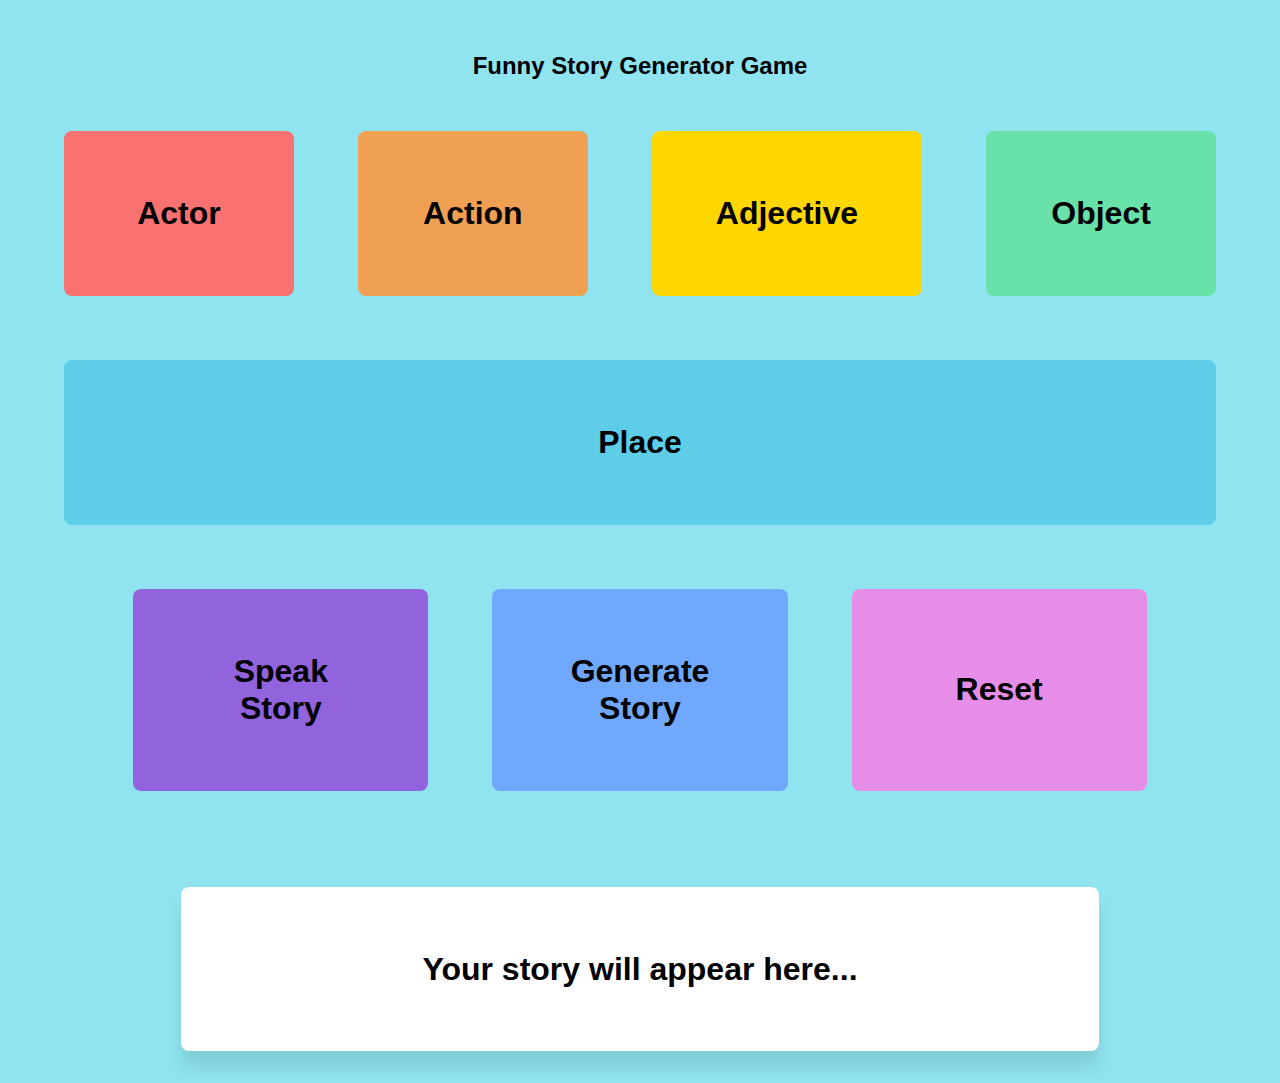
==== commit 1026eca4: "add random story generator" ====
--- a/index.html
+++ b/index.html
@@ -1,132 +1,33 @@
+<!-- Anna Savitskaia
+Georgian ID: 200535874
+Program: Computer Programming (Co-op) (CMPG)
+Assignment 1 | COMP1073 Client-Side JavaScript-->
+
 <!DOCTYPE html>
 <html lang="en">
+<head>
+<meta charset="UTF-8">
+<meta name="viewport" content="width=device-width, initial-scale=1.0">
+<link rel="stylesheet" href="css/normalize.css" />
+<link rel="stylesheet" href="css/main.css" />
+<title>Assignment 1 | COMP1073 Client-Side JavaScript</title>
+</head>
+<body>
+	<h2>Funny Story Generator Game</h2>
+	<div class="button-group">
+	  <button id="actorBtn">Actor</button>
+	  <button id="actionBtn">Action</button>
+	  <button id="adjectiveBtn">Adjective</button>
+	  <button id="objectBtn">Object</button>
+	  <button id="placeBtn">Place</button>
+	</div>
+	<div class="control-group">		
+	  <button id="speakBtn">Speak Story</button>
+	  <button id="generateBtn">Generate Story</button>
+	  <button id="resetBtn">Reset</button>
+	</div>
+	<div id="story">Your story will appear here...</div>
+<script src="js/app.js"></script>
+</body>
+</html>
 
-<head>
-    <meta charset="utf-8">
-    <title>Anna Robotics</title>
-    <meta name="author" content="Anna Savitskaia">
-    <meta name="description" content="Anna Robotics">
-    <link rel="shortcut icon" href="img/favicon.ico" type="image/x-icon">
-    <link rel="stylesheet" href="styles.css">
-    <link rel="preconnect" href="https://fonts.googleapis.com">
-    <link rel="preconnect" href="https://fonts.gstatic.com" crossorigin>
-    <link href="https://fonts.googleapis.com/css2?family=Quantico&display=swap" rel="stylesheet">
-    <link rel="preconnect" href="https://fonts.googleapis.com">
-    <link rel="preconnect" href="https://fonts.gstatic.com" crossorigin>
-    <link href="https://fonts.googleapis.com/css2?family=Handjet:wght@300&display=swap" rel="stylesheet">
-    <!-- All images created by DALL-E 3 -->
-    <script src="script.js"></script>
-    <!--author of snowflakes library: simeydotme (simey.me@gmail.com), license: MPL-2.0-->
-    <script src="sparticles.js"></script>
-</head>
-
-<body>
-    <header>
-        <h1>Call us now! <a href="tel:(777)-777-7777">(777)-777-7777</a></h1>
-
-        <nav id="nav_menu">
-            <div class="logo"><img src="img/logo.jpg" alt="Logo" width="100" height="100">
-                <h1>Anna Robotics</h1>
-            </div>
-            <!-- Navigation links -->
-            <ul>
-                <li><a href="index.html" class="current">Home</a></li>
-                <li><a href="about.html">About</a></li>
-                <li><a href="product.html">Product</a></li>
-                <li><a href="contacts.html">Contacts</a></li>
-            </ul>
-        </nav>
-    </header>
-    <!-- Main content section -->
-    <main class="hero">
-        <section>
-            <h2>Welcome to Anna Robotics!</h2>
-            <h2>Cyber pets who cares about you!</h2>
-            <!-- Call-to-action button -->
-            <a class="button" href="#features">Buy one, get one for free!</a>
-        </section>
-        <div class="container">
-            <figure>
-                <img src="img/promo.jpg" alt="Robo_dog" width="400">
-            </figure>
-            <div class="overlay offer">Limited time offer!</div>
-        </div>
-    </main>
-    <div id="features" class="box">
-        <!-- Product description -->
-        <div class="item item1">
-            <a href="product.html#Robo_dog">
-                <img class=utility_pic src="img/dog.jpg" alt="Robo-dog" width="200">
-                <h3>Robo-dog</h3>
-
-                <p>Meet the Robo-Pup: Your solution to hassle-free pet ownership!
-                    This cutting-edge robotic dog combines loyalty and efficiency,
-                    requiring no feeding or cleanup while actively assisting in
-                    maintaining a pristine environment.<br><br>
-                    With its smart capabilities and versatile functionality,
-                    the Robo-Pup is the perfect addition
-                    to any household, providing companionship you need.</p>
-                <p>$215.99</p>
-            </a>
-        </div>
-        <div class="item item2">
-            <a href="product.html#Robo_horse">
-                <img class=utility_pic src="img/horse.jpg" alt="Robo-horse" width="200">
-                <h3>Robo-horse</h3>
-
-                <p>"Introducing the Robo-Steed: Redefining horse ownership with effortless
-                    elegance and functionality! This state-of-the-art robotic equine companion
-                    embodies the grace of a real horse without the upkeep, offering a mess-free
-                    experience with no feeding or stable maintenance required.<br><br>
-                    Experience the perfect blend of nature's magnificence and technological innovation
-                    with the Robo-Steed, your versatile and low-maintenance equine companion.</p>
-                <p>$569.99</p>
-            </a>
-        </div>
-        <div class="item item3">
-            <a href="product.html#Robo_turtle">
-                <img class=utility_pic src="img/turtle.jpg" alt="Robo-turtle" width="200">
-                <h3>Robo-turtle</h3>
-
-                <p>Meet the Turtle-Vac: Your ultimate cleaning companion redefining convenience!
-                    This innovative robotic vacuum effortlessly ensures a pristine environment
-                    with its autonomous operation and adeptness at reaching inaccessible spots,
-                    delivering a spotless home without the hassle. <br><br>
-                    Embrace effortless cleaning and bid farewell to traditional vacuuming with
-                    the Turtle-Vac, combining the agility of a turtle with cutting-edge cleaning technology.</p>
-                <p>$325.99</p>
-            </a>
-        </div>
-        <div class="item item4">
-            <a href="product.html#Robo_parrot">
-                <img class=utility_pic src="img/parrot.jpg" alt="Robo-parrot" width="200">
-                <h3>Robo-parrot</h3>
-
-                <p>Meet the Robo-Parrot: Your all-in-one solution for delivery and security needs!
-                    This technologically advanced robot, inspired by the intelligence of parrots,
-                    flawlessly delivers orders to your doorstep while providing vigilant surveillance
-                    for enhanced security.<br><br>
-                    Experience convenience and peace of mind with the Robo-Parrot, your charming and
-                    versatile assistant revolutionizing delivery services and safeguarding your surroundings</p>
-                <p>$299.99</p>
-            </a>
-        </div>
-    </div>
-    <a href="about.html">
-        <div class="falling">
-            <!-- Special Christmas offer information -->
-            <h1>Special Christmas Offer!</h1>
-            <h1>Call Us Today and Get Exclusive Gift!!</h1>
-            <h1>Click to Learn More</h1>
-        </div>
-    </a>
-    <hr>
-    <!-- Contact information and copyright -->
-    <footer>
-        <p>Call us now! <a href="tel:(777)-777-7777">(777)-777-7777</a></p>
-        <p>© 2023 Anna-Robotics. All rights reserved.</p>
-        <p>123 Yonge Street, Toronto, ON, Canada</p>
-    </footer>
-</body>
-
-</html>--- a/css/main.css
+++ b/css/main.css
@@ -0,0 +1,78 @@
+@charset "utf-8";
+/* Assignment 1 | COMP1073 Client-Side JavaScript */
+/* Use flex to make responsive interface for all kind of devices */
+
+/* Styles for whole body */
+body {
+    font-family: 'Arial', sans-serif;
+    background-color: #8fe4f0;
+    margin: 0;
+    padding: 2em;
+    display: flex;
+    flex-direction: column;
+    align-items: center;
+    width: auto;
+  }
+
+  /* Styles for all buttons */
+  .button-group, .control-group {
+    display: flex;
+    justify-content: center;
+    flex-wrap: wrap;
+  }
+  
+  /* Styles for pick from array buttons */
+  .button-group button {
+    flex: 1 1 2em; /* Allows buttons to grow and have a min-width */
+    padding: 2em;
+    margin: 1em;
+    border: none;
+    border-radius: 8px;
+    cursor: pointer;
+    font-size: 2em;
+    font-weight: bold;
+    text-align: center;
+  }
+  /* Styles for control buttons */
+  .control-group button {
+    flex: 1 1 2em; /* Allows buttons to grow and have a min-width */
+    padding: 2em;
+    margin: 1em;
+    border: none;
+    border-radius: 8px;
+    cursor: pointer;
+    font-size: 2em;
+    font-weight: bold;
+    text-align: center;
+  }
+
+  
+  /* Bright Colors for Array Buttons attractive to children */
+  #actorBtn { background-color: #fa7171;} /* Red */
+  #actionBtn { background-color: #efa052; } /* Orange */
+  #adjectiveBtn { background-color: #FFD700; } /* Yellow */
+  #objectBtn { background-color: #68e2a9; } /* Green */
+  #placeBtn { background-color: #5dcde8; } /* Light Blue */
+  
+  /* Control Buttons with Different Shades */
+  #generateBtn { background-color: #6fa8fd; } /* Blue */
+  #speakBtn { background-color: #9163dc; } /* Indigo */
+  #resetBtn { background-color: #e58de7; } /* pink */
+  
+  /* Styles for hover to make choosen button visible */
+  button:hover {
+    opacity: 0.5;
+  }
+  
+  /* Styles for text box */
+  #story {
+    margin-top: 2em;
+    padding: 2em;
+    background-color: #fff;
+    border-radius: 8px;
+    box-shadow: 0 0.5em 0.5em rgba(0,0,0,0.1);
+    width: 65%;
+    text-align: center;
+    font-size: 2em;
+    font-weight: bold;
+  }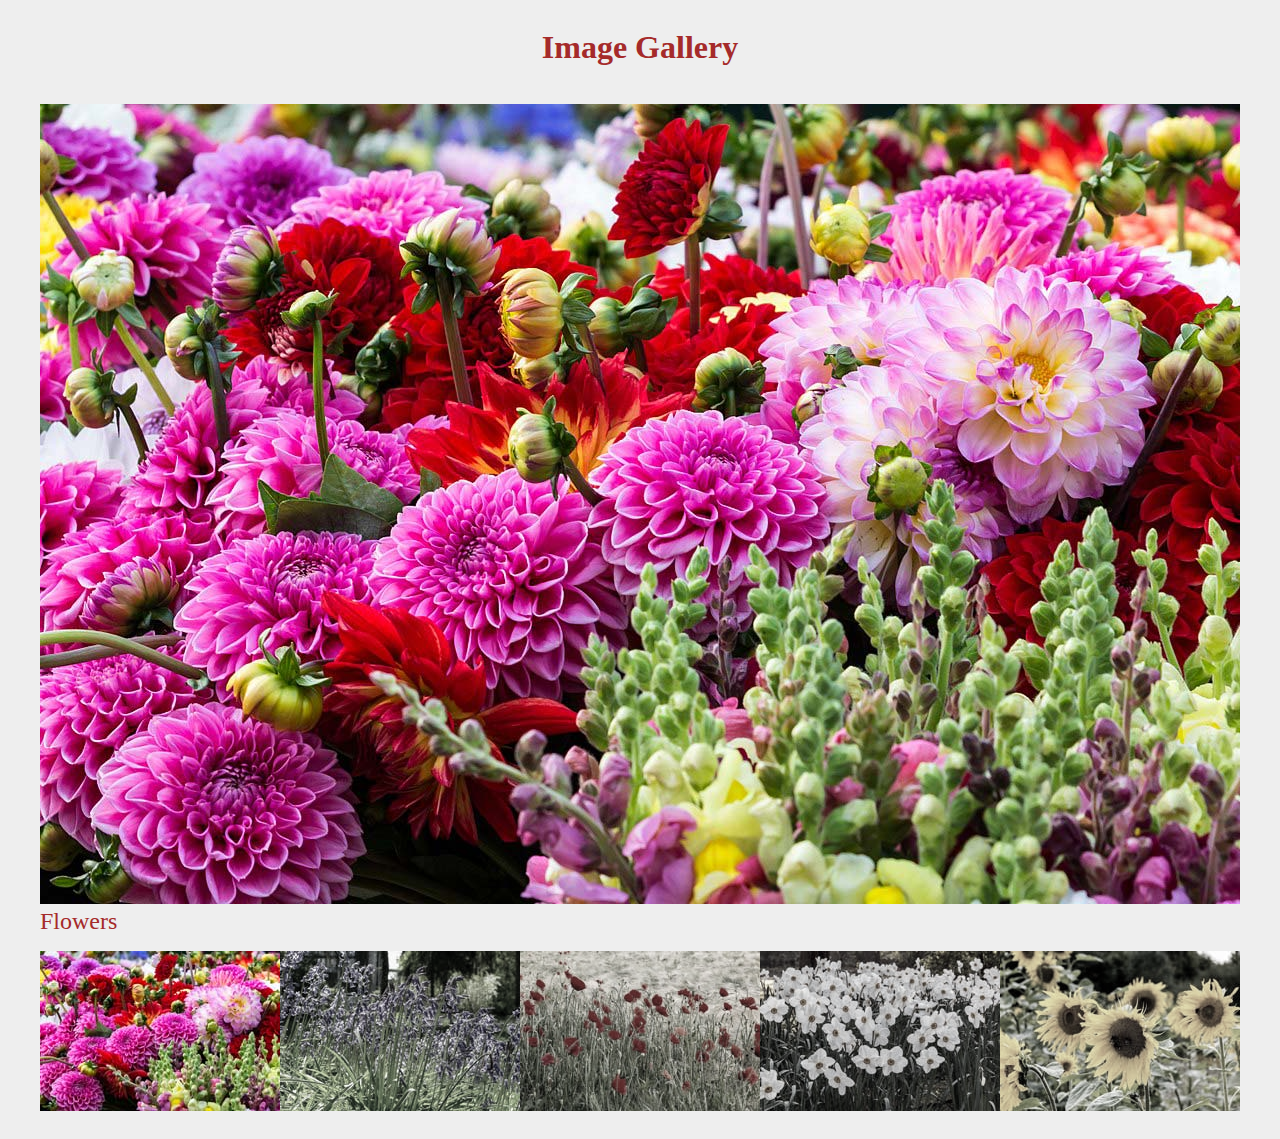
==== commit 12212fab: "Rename index file" ====
--- a/index.html
+++ b/index.html
@@ -1,33 +1,42 @@
-<!-- Anna Savitskaia
-Georgian ID: 200535874
-Program: Computer Programming (Co-op) (CMPG)
-Assignment 1 | COMP1073 Client-Side JavaScript-->
-
 <!DOCTYPE html>
 <html lang="en">
 <head>
-<meta charset="UTF-8">
-<meta name="viewport" content="width=device-width, initial-scale=1.0">
-<link rel="stylesheet" href="css/normalize.css" />
-<link rel="stylesheet" href="css/main.css" />
-<title>Assignment 1 | COMP1073 Client-Side JavaScript</title>
+	<meta charset="utf-8">
+	<title>Image Gallery | COMP1073 Client-Side JavaScript</title>
+	<link rel="stylesheet" href="css/gallery.css">
+	<meta name="author" content="Anna Savitskaia">
 </head>
 <body>
-	<h2>Funny Story Generator Game</h2>
-	<div class="button-group">
-	  <button id="actorBtn">Actor</button>
-	  <button id="actionBtn">Action</button>
-	  <button id="adjectiveBtn">Adjective</button>
-	  <button id="objectBtn">Object</button>
-	  <button id="placeBtn">Place</button>
-	</div>
-	<div class="control-group">		
-	  <button id="speakBtn">Speak Story</button>
-	  <button id="generateBtn">Generate Story</button>
-	  <button id="resetBtn">Reset</button>
-	</div>
-	<div id="story">Your story will appear here...</div>
-<script src="js/app.js"></script>
+	<h1>Image Gallery</h1>
+	<section id="gallery">
+		<figure>
+			<img id="bigImage" src="images/flowers-pink-large.jpg" alt="" width="1200" height="800" />
+			<figcaption id="caption">Flowers</figcaption>
+		</figure>
+		<ul>
+			<li><img src="images/flowers-pink-small.jpg" class="active" alt="pink" width="240" height="160" /></li>
+			<li><img src="images/flowers-purple-small.jpg" alt="purple" width="240" height="160" /></li>
+			<li><img src="images/flowers-red-small.jpg" alt="red" width="240" height="160" /></li>
+			<li><img src="images/flowers-white-small.jpg" alt="white" width="240" height="160" /></li>
+			<li><img src="images/flowers-yellow-small.jpg" alt="yellow" width="240" height="160" /></li>
+		</ul>
+	</section>
+	<script src="js/gallery.js"></script>
+	<!-- PHOTO CREDITS
+	Sunflowers in the hamlet Dernekamp, Kirchspiel, Dülmen, North Rhine-Westphalia, Germany
+	By Dietmar Rabich - Own work, CC BY-SA 4.0, https://commons.wikimedia.org/w/index.php?curid=61514522
+
+	Poppies in cornfield, Dülmen, North Rhine-Westphalia, Germany
+	By Dietmar Rabich - Own work, CC BY-SA 4.0, https://commons.wikimedia.org/w/index.php?curid=40957238
+
+	Daffodils in Sentmaring park, Münster, North Rhine-Westfalia, Germany
+	By Dietmar Rabich - Own work, CC BY-SA 4.0, https://commons.wikimedia.org/w/index.php?curid=48211466
+
+	Sentmaring Park, Münster, North Rhine-Westphalia, Germany
+	By Dietmar Rabich - Own work, CC BY-SA 4.0, https://commons.wikimedia.org/w/index.php?curid=48576226
+
+	Market in Münster, North Rhine-Westphalia, Germany
+	By Dietmar Rabich - Own work, CC BY-SA 4.0, https://commons.wikimedia.org/w/index.php?curid=62071586
+	-->
 </body>
 </html>
-
--- a/css/gallery.css
+++ b/css/gallery.css
@@ -0,0 +1,35 @@
+body {
+    background-color:#eee;
+    display: flex;
+    align-items: center;
+    flex-direction: column;
+}
+
+ul {
+    list-style-type: none;
+    display: flex;
+    flex-direction: row;
+    flex-wrap: wrap;
+}
+
+#gallery li img {
+    filter: grayscale(80%);
+}
+
+#gallery li img:hover {
+    filter: none;
+}
+
+#gallery li img.active {
+    filter: none;
+}
+
+h1 {
+    text-align: center;
+    color:brown;
+}
+
+figcaption {
+    color: brown;
+    font-size: 1.5em;
+}
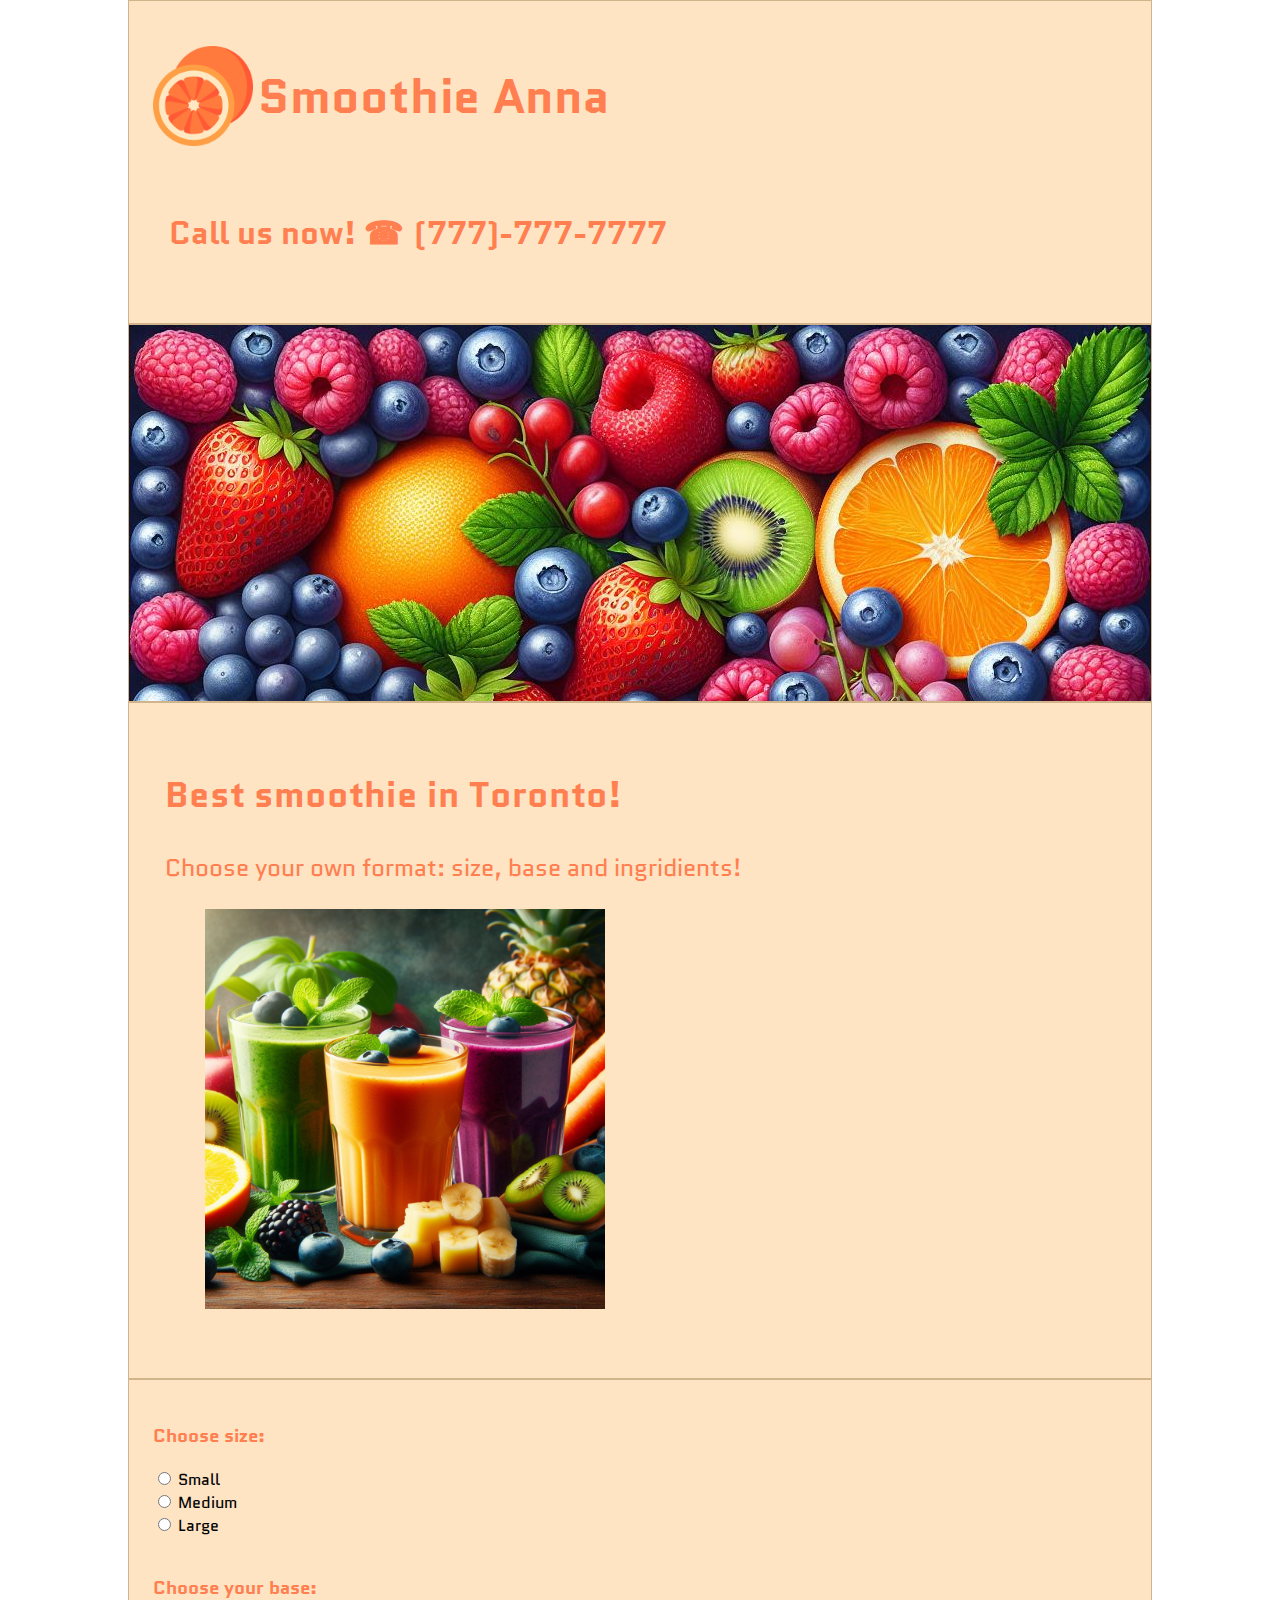
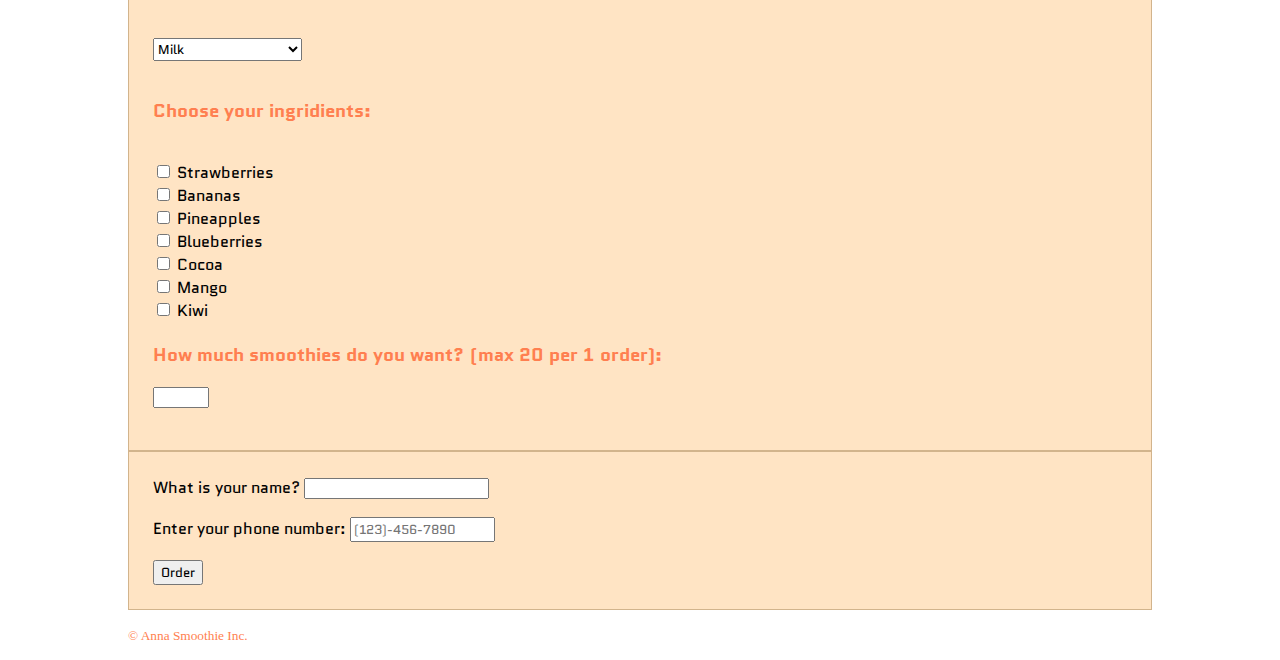
==== commit c4b9e237: "assignment 3" ====
--- a/index.html
+++ b/index.html
@@ -1,42 +1,102 @@
 <!DOCTYPE html>
 <html lang="en">
+
 <head>
-	<meta charset="utf-8">
-	<title>Image Gallery | COMP1073 Client-Side JavaScript</title>
-	<link rel="stylesheet" href="css/gallery.css">
-	<meta name="author" content="Anna Savitskaia">
+  <meta charset="utf-8" />
+  <title>Smoothie Anna</title>
+  <meta name="author" content="Anna Savitskaia" />
+  <meta name="description" content="Assignment 3">
+  <link rel="shortcut icon" href="images/favicon.png" type="image/x-icon" />
+  <link href="https://fonts.googleapis.com/css2?family=Quantico&display=swap" rel="stylesheet">
+  <link rel="stylesheet" href="css/styles.css" />
+  <!-- All images generated by Dall-E 3 -->
 </head>
+
 <body>
-	<h1>Image Gallery</h1>
-	<section id="gallery">
-		<figure>
-			<img id="bigImage" src="images/flowers-pink-large.jpg" alt="" width="1200" height="800" />
-			<figcaption id="caption">Flowers</figcaption>
-		</figure>
-		<ul>
-			<li><img src="images/flowers-pink-small.jpg" class="active" alt="pink" width="240" height="160" /></li>
-			<li><img src="images/flowers-purple-small.jpg" alt="purple" width="240" height="160" /></li>
-			<li><img src="images/flowers-red-small.jpg" alt="red" width="240" height="160" /></li>
-			<li><img src="images/flowers-white-small.jpg" alt="white" width="240" height="160" /></li>
-			<li><img src="images/flowers-yellow-small.jpg" alt="yellow" width="240" height="160" /></li>
-		</ul>
-	</section>
-	<script src="js/gallery.js"></script>
-	<!-- PHOTO CREDITS
-	Sunflowers in the hamlet Dernekamp, Kirchspiel, Dülmen, North Rhine-Westphalia, Germany
-	By Dietmar Rabich - Own work, CC BY-SA 4.0, https://commons.wikimedia.org/w/index.php?curid=61514522
+  <header class="flexItem">
+    <div class="logo"><img id="picture" src="images/logo.png" alt="logo" width="100">
+      <h1>Smoothie Anna</h1>
+    </div>
+        
+    <h2>Call us now! <a href="tel:(777)-777-7777">(777)-777-7777</a></h2>
+  </header>
+  <section class="flexItem" id="hero">
+    <p></p>
+  </section>
+  <main id="flexContainer">
+    <section class="flexItem" id="about">
+      <h2>Best smoothie in Toronto!</h2>
+      <p>Choose your own format: size, base and ingridients!</p> 
+      <figure><img id="smoothieImage" src="images/hero.jpg" alt="smoothie" width="400">
+      </figure>     
+      <p id="description"></p>
+    </section>
 
-	Poppies in cornfield, Dülmen, North Rhine-Westphalia, Germany
-	By Dietmar Rabich - Own work, CC BY-SA 4.0, https://commons.wikimedia.org/w/index.php?curid=40957238
+    <form id="smoothieForm" action="http://example.com/submit_form" method="post">
 
-	Daffodils in Sentmaring park, Münster, North Rhine-Westfalia, Germany
-	By Dietmar Rabich - Own work, CC BY-SA 4.0, https://commons.wikimedia.org/w/index.php?curid=48211466
+      <section class="flexItem" id="ordering">
+        <!--  Choose size with Radio Buttons -->
+        <h3><label for="size">Choose size:</label><br></h3>
+        <input type="radio" id="small" name="size" value="small">
+        <label for="small">Small</label><br>
+        <input type="radio" id="medium" name="size" value="medium">
+        <label for="medium">Medium</label><br>
+        <input type="radio" id="large" name="size" value="large">
+        <label for="large">Large</label><br><br>
 
-	Sentmaring Park, Münster, North Rhine-Westphalia, Germany
-	By Dietmar Rabich - Own work, CC BY-SA 4.0, https://commons.wikimedia.org/w/index.php?curid=48576226
+        <!-- Choose base with Dropdown List -->
+        <h3><label for="bases">Choose your base:</label></h3><br>
+        <select id="bases" name="bases">
+          <option value="Milk">Milk</option>
+          <option value="Yogurt">Vanilla frozen yogurt</option>
+          <option value="AlmondMilk">Almond milk</option>
+          <option value="CoconutWater">Coconut water</option>
+        </select><br><br>
 
-	Market in Münster, North Rhine-Westphalia, Germany
-	By Dietmar Rabich - Own work, CC BY-SA 4.0, https://commons.wikimedia.org/w/index.php?curid=62071586
-	-->
+        <!--  Choose ingridients Checkbox Inputs -->
+        <h3><label for="ingridients">Choose your ingridients:</label></h3><br>
+        <input class="ingridients" type="checkbox" id="option1" name="ingridients" value="Strawberries">
+        <label for="option1">Strawberries</label><br>
+        <input class="ingridients" type="checkbox" id="option2" name="ingridients" value="Bananas">
+        <label for="option2">Bananas</label><br>
+        <input class="ingridients" type="checkbox" id="option3" name="ingridients" value="Pineapples">
+        <label for="option3">Pineapples</label><br>
+        <input class="ingridients" type="checkbox" id="option4" name="ingridients" value="Blueberries">
+        <label for="option4">Blueberries</label><br>
+        <input class="ingridients" type="checkbox" id="option5" name="ingridients" value="Cocoa">
+        <label for="option5">Cocoa</label><br>
+        <input class="ingridients" type="checkbox" id="option6" name="ingridients" value="Mango">
+        <label for="option6">Mango</label><br>        
+        <input class="ingridients" type="checkbox" id="option7" name="ingridients" value="Kiwi">
+        <label for="option7">Kiwi</label><br>
+
+        <!-- Choose amount of smoothies with Number Input -->
+        <h3><label for="quantity">How much smoothies do you want? (max 20 per 1 order):</label></h3>
+        <input type="number" id="quantity" name="quantity" min="1" max="20" step="1"><br><br>
+
+      </section>
+      <section class="flexItem" id="client">
+        <!--  Name Input -->
+        <label for="name">What is your name?</label>
+        <input type="text" id="name" name="name"><br><br>
+
+        <!--  Phone Input -->
+        <label for="phone">Enter your phone number:</label>
+        <input type="tel" id="phone" name="phone" placeholder="(123)-456-7890"
+          pattern="[(][0-9]{3}[)] [0-9]{3}-[0-9]{4}" requred><br><br>
+
+
+        <!--  Submit button -->
+        <input type="submit" value="Order">
+      </section>
+    </form>
+
+    <footer>
+      <p><small>© Anna Smoothie Inc.</small></p>
+    </footer>
+  </main>
+  
+<script src="script.js"></script>
 </body>
-</html>
+
+</html>--- a/css/styles.css
+++ b/css/styles.css
@@ -0,0 +1,93 @@
+@charset "UTF-8";
+
+/* Styling for the entire body */
+body{
+	width: 80%;
+    margin: auto;
+}
+
+#about {
+	font-family: 'Quantico', sans-serif;
+	font-size: 1.5em;
+}
+
+#about figure {
+	position: relative;
+}
+
+.flexItem {
+	border: 1px solid tan;
+	padding: 1.5em;
+	justify-content: center;
+	justify-content: space-between;
+}
+
+header{
+	background-color: bisque;
+}
+
+header h1 {
+	font-family: 'Quantico', sans-serif;
+	color: coral;
+	padding: .1em;
+	font-size: 3em;
+}
+
+header h2 {
+	font-family: 'Quantico', sans-serif;
+	padding: .5em;
+	font-size: 2em;
+}
+
+/* Make the background paved with an image */
+#hero {	
+	padding: 20vh;
+	background-image: url(../images/fruit.jpg);
+	background-repeat: repeat-x;
+}
+
+.logo{
+	display: flex;
+    width: 100%;
+    justify-content:left;
+    align-items:center;
+}
+
+section {
+	flex-basis: 100%;
+	background-color: bisque;
+}
+
+label {
+	font-family: 'Quantico', sans-serif;
+}
+
+h2, h3, p {
+	color: coral;
+}
+
+a:hover {
+    color: rgb(129, 34, 34);
+}
+
+a[href^="tel:"]:before{
+    content: "\260e";
+    margin-right: 10px;
+}
+
+a {
+    color: coral;
+    text-decoration: none;
+}
+
+input[type="tel"]{
+    font-family: 'Quantico', sans-serif;
+}
+
+input[type="submit"]{
+    font-family: 'Quantico', sans-serif;
+}
+
+#bases {
+	font-family: 'Quantico', sans-serif;
+}
